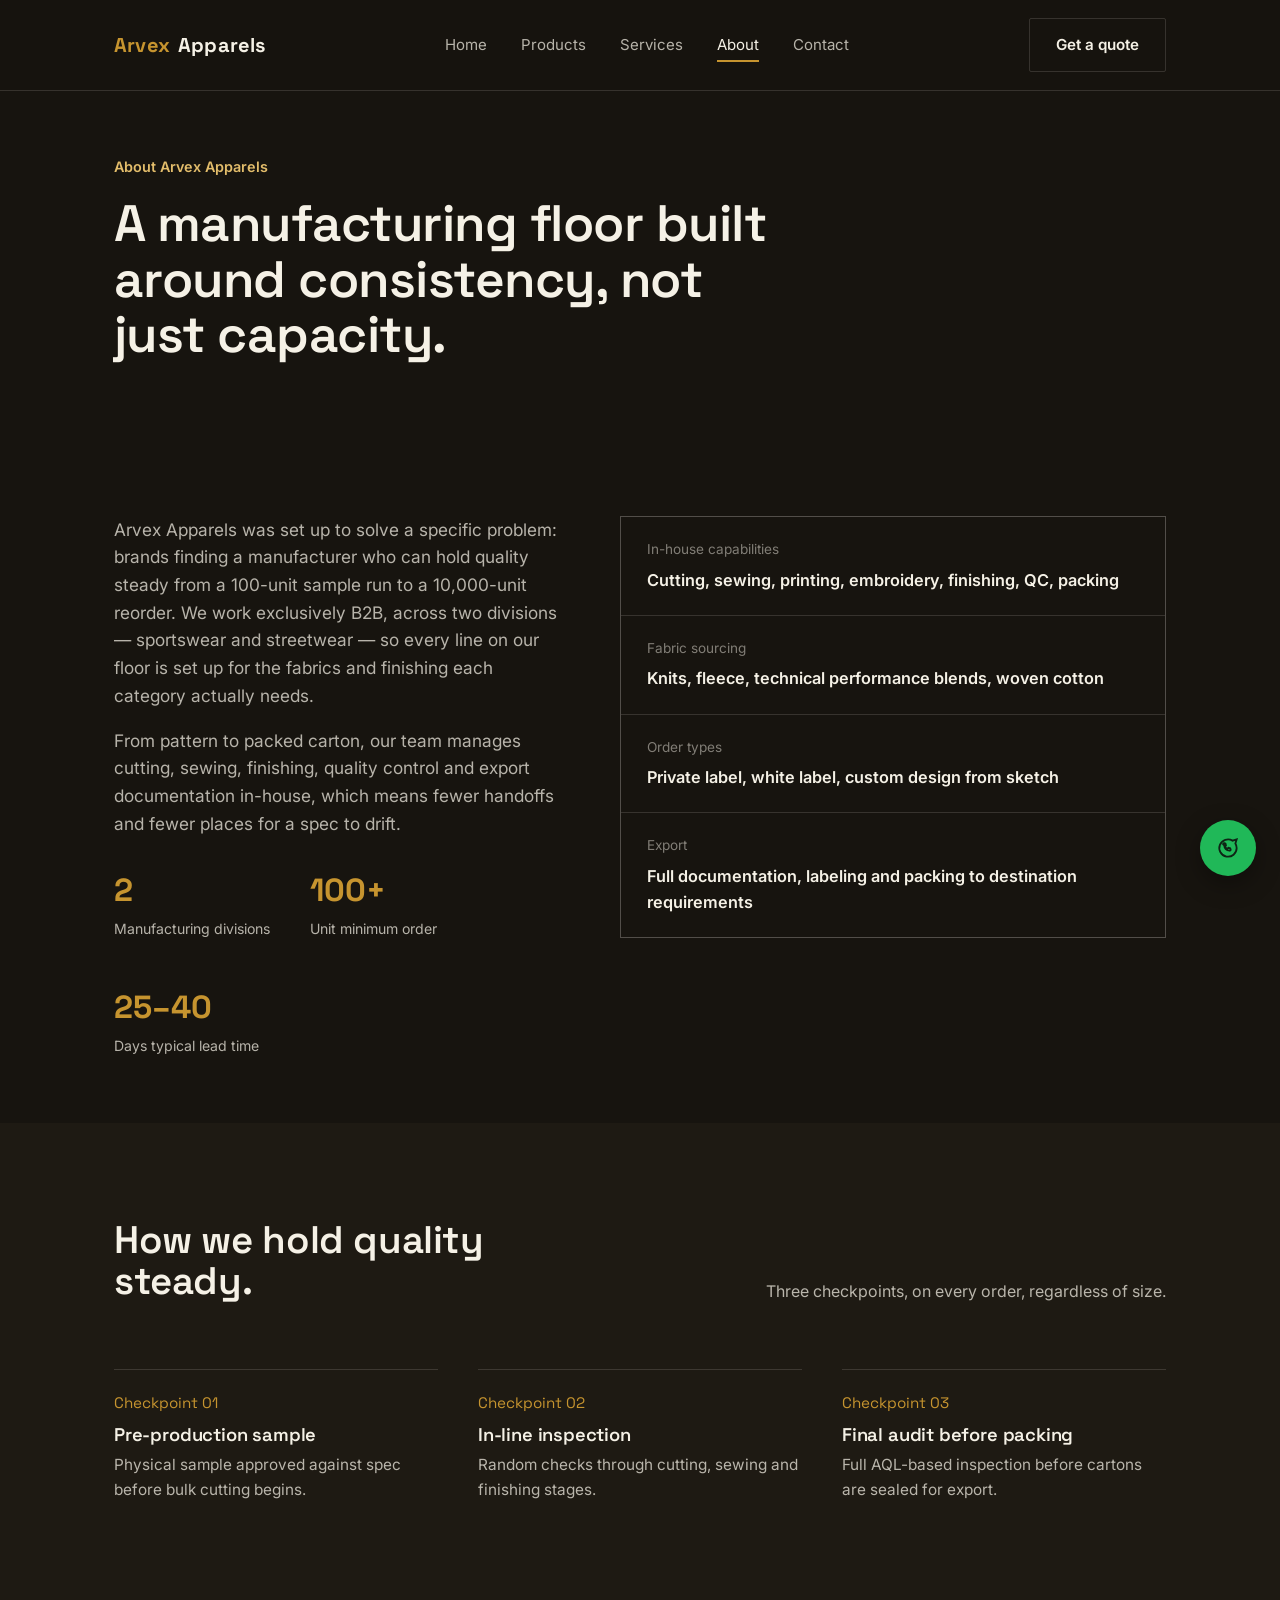
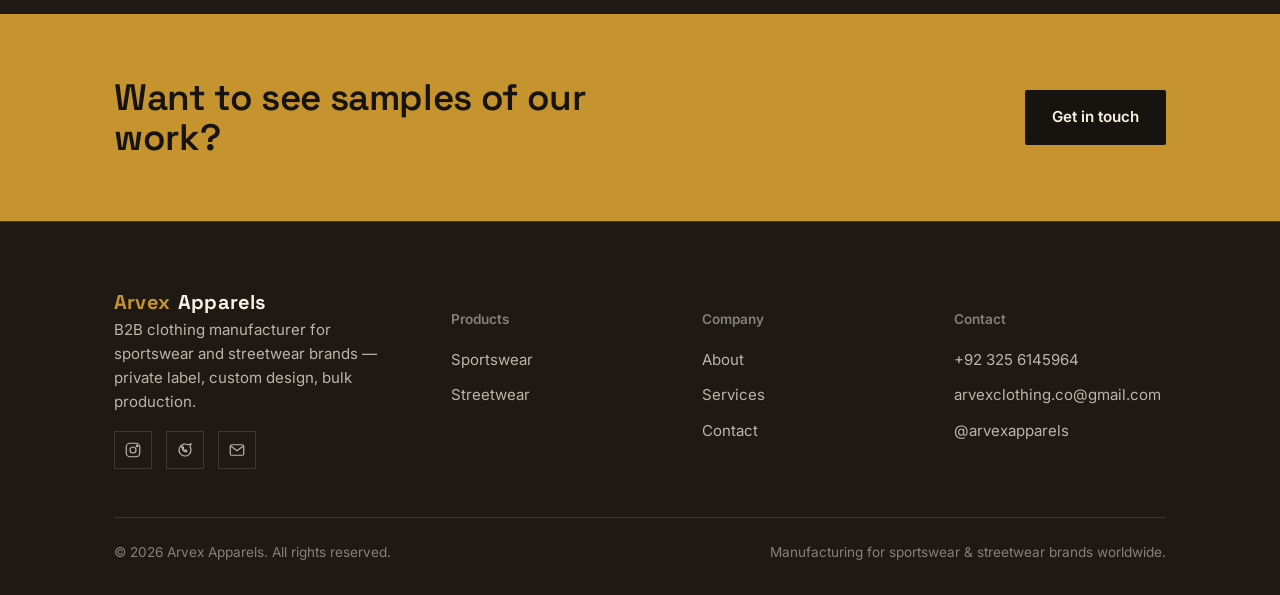
==== about.html @ 2602d22f "Add files via upload" ====
<!DOCTYPE html>
<html lang="en">
<head>
<meta charset="UTF-8">
<meta name="viewport" content="width=device-width, initial-scale=1.0">
<title>About Arvex Apparels — Manufacturing Capabilities</title>
<meta name="description" content="Arvex Apparels manufactures sportswear and streetwear for B2B brands — our story, capabilities, and quality process.">
<link rel="preconnect" href="https://fonts.googleapis.com">
<link href="https://fonts.googleapis.com/css2?family=Space+Grotesk:wght@500;600;700&family=Inter:wght@400;500;600;700&display=swap" rel="stylesheet">
<link rel="stylesheet" href="style.css">
</head>
<body>

<header class="site-header">
  <nav class="nav">
    <a href="index.html" class="logo"><span class="mark">Arvex</span> Apparels</a>
    <button class="nav-toggle" aria-label="Toggle menu" aria-expanded="false">☰</button>
    <ul class="nav-links">
      <li><a href="index.html">Home</a></li>
      <li class="has-dropdown">
        <a href="#">Products</a>
        <div class="dropdown">
          <a href="sportswear.html">Sportswear</a>
          <a href="streetwear.html">Streetwear</a>
        </div>
      </li>
      <li><a href="services.html">Services</a></li>
      <li><a href="about.html" class="active">About</a></li>
      <li><a href="contact.html">Contact</a></li>
    </ul>
    <div class="nav-cta">
      <a href="contact.html" class="btn btn-ghost">Get a quote</a>
    </div>
  </nav>
</header>

<main>

  <section class="section-tight">
    <div class="container">
      <div class="hero-eyebrow">About Arvex Apparels</div>
      <h1 style="max-width:20ch; font-size:clamp(2rem,4.4vw,3.2rem);">A manufacturing floor built around consistency, not just capacity.</h1>
    </div>
  </section>

  <section class="section-tight">
    <div class="container about-grid">
      <div>
        <p style="color:var(--text-mid); font-size:1.08rem;">Arvex Apparels was set up to solve a specific problem: brands finding a manufacturer who can hold quality steady from a 100-unit sample run to a 10,000-unit reorder. We work exclusively B2B, across two divisions — sportswear and streetwear — so every line on our floor is set up for the fabrics and finishing each category actually needs.</p>
        <p style="color:var(--text-mid); font-size:1.08rem;">From pattern to packed carton, our team manages cutting, sewing, finishing, quality control and export documentation in-house, which means fewer handoffs and fewer places for a spec to drift.</p>
        <div class="stat-row">
          <div class="stat"><b>2</b><span>Manufacturing divisions</span></div>
          <div class="stat"><b>100+</b><span>Unit minimum order</span></div>
          <div class="stat"><b>25–40</b><span>Days typical lead time</span></div>
        </div>
      </div>
      <div>
        <div class="spec-list" style="grid-template-columns:1fr;">
          <div><dt>In-house capabilities</dt><dd>Cutting, sewing, printing, embroidery, finishing, QC, packing</dd></div>
          <div><dt>Fabric sourcing</dt><dd>Knits, fleece, technical performance blends, woven cotton</dd></div>
          <div><dt>Order types</dt><dd>Private label, white label, custom design from sketch</dd></div>
          <div><dt>Export</dt><dd>Full documentation, labeling and packing to destination requirements</dd></div>
        </div>
      </div>
    </div>
  </section>

  <section class="on-panel">
    <div class="container">
      <div class="section-head">
        <h2>How we hold quality steady.</h2>
        <p class="desc">Three checkpoints, on every order, regardless of size.</p>
      </div>
      <div class="why-grid">
        <div class="why-item">
          <span class="num">Checkpoint 01</span>
          <h4>Pre-production sample</h4>
          <p>Physical sample approved against spec before bulk cutting begins.</p>
        </div>
        <div class="why-item">
          <span class="num">Checkpoint 02</span>
          <h4>In-line inspection</h4>
          <p>Random checks through cutting, sewing and finishing stages.</p>
        </div>
        <div class="why-item">
          <span class="num">Checkpoint 03</span>
          <h4>Final audit before packing</h4>
          <p>Full AQL-based inspection before cartons are sealed for export.</p>
        </div>
      </div>
    </div>
  </section>

  <section class="cta-banner">
    <div class="container">
      <h2>Want to see samples of our work?</h2>
      <a href="contact.html" class="btn btn-primary">Get in touch</a>
    </div>
  </section>

</main>

<footer class="site-footer">
  <div class="container">
    <div class="footer-grid">
      <div class="footer-about">
        <div class="logo"><span class="mark">Arvex</span> Apparels</div>
        <p>B2B clothing manufacturer for sportswear and streetwear brands — private label, custom design, bulk production.</p>
        <div class="social-row">
          <a href="https://instagram.com/arvexapparels" target="_blank" rel="noopener" aria-label="Instagram">
            <svg width="18" height="18" viewBox="0 0 24 24" fill="none" stroke="currentColor" stroke-width="1.6"><rect x="3" y="3" width="18" height="18" rx="5"/><circle cx="12" cy="12" r="4"/><circle cx="17.5" cy="6.5" r="1"/></svg>
          </a>
          <a href="https://wa.me/923256145964" target="_blank" rel="noopener" aria-label="WhatsApp">
            <svg width="18" height="18" viewBox="0 0 24 24" fill="none" stroke="currentColor" stroke-width="1.6"><path d="M20 12a8 8 0 1 1-3.8-6.8L20 4l-1.2 3.9A8 8 0 0 1 20 12Z"/><path d="M8.5 9.5c.3 2.7 2.3 4.7 5 5 .8.1 1.1-.6.9-1.2l-.4-1-1.6-.4-1 1c-1-.5-1.8-1.3-2.3-2.3l1-1-.4-1.6-1-.4c-.6-.2-1.3.1-1.2.9Z"/></svg>
          </a>
          <a href="mailto:arvexclothing.co@gmail.com" aria-label="Email">
            <svg width="18" height="18" viewBox="0 0 24 24" fill="none" stroke="currentColor" stroke-width="1.6"><rect x="3" y="5" width="18" height="14" rx="2"/><path d="m4 7 8 6 8-6"/></svg>
          </a>
        </div>
      </div>
      <div>
        <h5>Products</h5>
        <ul>
          <li><a href="sportswear.html">Sportswear</a></li>
          <li><a href="streetwear.html">Streetwear</a></li>
        </ul>
      </div>
      <div>
        <h5>Company</h5>
        <ul>
          <li><a href="about.html">About</a></li>
          <li><a href="services.html">Services</a></li>
          <li><a href="contact.html">Contact</a></li>
        </ul>
      </div>
      <div>
        <h5>Contact</h5>
        <ul>
          <li><a href="https://wa.me/923256145964" target="_blank" rel="noopener">+92 325 6145964</a></li>
          <li><a href="mailto:arvexclothing.co@gmail.com">arvexclothing.co@gmail.com</a></li>
          <li><a href="https://instagram.com/arvexapparels" target="_blank" rel="noopener">@arvexapparels</a></li>
        </ul>
      </div>
    </div>
    <div class="footer-bottom">
      <span>© <span id="year"></span> Arvex Apparels. All rights reserved.</span>
      <span>Manufacturing for sportswear &amp; streetwear brands worldwide.</span>
    </div>
  </div>
</footer>

<a class="wa-float" href="https://wa.me/923256145964" target="_blank" rel="noopener" aria-label="Chat on WhatsApp">
  <span class="wa-icon">
    <svg width="26" height="26" viewBox="0 0 24 24" fill="none" stroke="#0e2415" stroke-width="1.7"><path d="M20 12a8 8 0 1 1-3.8-6.8L20 4l-1.2 3.9A8 8 0 0 1 20 12Z"/><path d="M8.5 9.5c.3 2.7 2.3 4.7 5 5 .8.1 1.1-.6.9-1.2l-.4-1-1.6-.4-1 1c-1-.5-1.8-1.3-2.3-2.3l1-1-.4-1.6-1-.4c-.6-.2-1.3.1-1.2.9Z"/></svg>
  </span>
  <span class="wa-label">Chat with us</span>
</a>

<script src="script.js"></script>
</body>
</html>
---- style.css ----
/* =========================================================
   ARVEX APPARELS — shared stylesheet
   Design system: warm ink + brass hardware accent.
   Grounded in garment manufacturing materials — canvas,
   raw leather tags, brass rivets/zip pulls — rather than a
   generic dark theme. Sportswear and streetwear each get a
   secondary "thread" accent used only on their own pages.
   ========================================================= */

:root{
  --ink:        #17140F;
  --ink-panel:  #1E1A13;
  --ink-panel-2:#241F16;
  --paper:      #F5F1E6;
  --paper-dim:  #EAE2CD;
  --brass:      #C6942F;
  --brass-soft: #E3BD6B;
  --cream:      #F5F1E6;
  --line-dark:  rgba(245,241,230,0.14);
  --line-light: rgba(23,20,15,0.14);
  --text-hi:    #F5F1E6;
  --text-mid:   rgba(245,241,230,0.72);
  --text-low:   rgba(245,241,230,0.48);
  --text-ink-hi:#17140F;
  --text-ink-mid:rgba(23,20,15,0.66);

  --thread-sport:  #C1432B; /* sportswear accent */
  --thread-street: #4A6B7A; /* streetwear accent */

  --font-display: 'Space Grotesk', 'Arial Narrow', sans-serif;
  --font-body: 'Inter', -apple-system, BlinkMacSystemFont, sans-serif;

  --max: 1180px;
  --gutter: clamp(20px, 5vw, 64px);
  --radius: 2px;

  /* generated fabric-like textures, standing in for photography
     until real product/factory photos are dropped in (see README) */
  --sport-tex: radial-gradient(circle at 18% 20%, rgba(193,67,43,0.55), transparent 45%),
               radial-gradient(circle at 82% 76%, rgba(193,67,43,0.35), transparent 50%),
               repeating-linear-gradient(115deg, rgba(245,241,230,0.05) 0 2px, transparent 2px 26px),
               linear-gradient(160deg, #241611 0%, #17140F 60%);
  --street-tex: radial-gradient(circle at 80% 15%, rgba(74,107,122,0.5), transparent 45%),
               radial-gradient(circle at 15% 80%, rgba(74,107,122,0.3), transparent 50%),
               repeating-linear-gradient(20deg, rgba(245,241,230,0.045) 0 2px, transparent 2px 22px),
               linear-gradient(160deg, #191c1c 0%, #17140F 60%);
  --tex-1: conic-gradient(from 140deg at 30% 20%, #2a2117, #17140F 40%, #241611 80%);
  --tex-2: conic-gradient(from 40deg at 70% 30%, #1c2224, #17140F 40%, #1e2426 80%);
  --tex-3: linear-gradient(135deg, #26201a, #17140F 60%, #2c1d16 100%);
  --tex-4: linear-gradient(135deg, #1a2226, #17140F 60%, #202b2e 100%);
}

*{box-sizing:border-box;}
html{scroll-behavior:smooth;}
body{
  margin:0;
  background:var(--ink);
  color:var(--text-hi);
  font-family:var(--font-body);
  font-size:16px;
  line-height:1.6;
  -webkit-font-smoothing:antialiased;
}
img{max-width:100%;display:block;}
a{color:inherit;text-decoration:none;}
ul{margin:0;padding:0;list-style:none;}
h1,h2,h3,h4{
  font-family:var(--font-display);
  font-weight:600;
  line-height:1.08;
  margin:0 0 0.5em;
  letter-spacing:-0.01em;
}
p{margin:0 0 1em;}
.container{
  max-width:var(--max);
  margin:0 auto;
  padding:0 var(--gutter);
}
:focus-visible{
  outline:2px solid var(--brass-soft);
  outline-offset:3px;
}
@media (prefers-reduced-motion: reduce){
  *{animation-duration:0.001ms !important; transition-duration:0.001ms !important;}
}

/* ---------- buttons ---------- */
.btn{
  display:inline-flex;
  align-items:center;
  gap:10px;
  padding:14px 26px;
  font-family:var(--font-body);
  font-weight:600;
  font-size:0.95rem;
  border-radius:var(--radius);
  border:1px solid transparent;
  cursor:pointer;
  transition:background .25s ease, color .25s ease, border-color .25s ease, transform .2s ease;
}
.btn-primary{
  background:var(--brass);
  color:var(--ink);
}
.btn-primary:hover{background:var(--brass-soft); transform:translateY(-1px);}
.btn-ghost{
  background:transparent;
  color:var(--text-hi);
  border-color:var(--line-dark);
}
.btn-ghost:hover{border-color:var(--brass-soft); color:var(--brass-soft);}
.btn-ghost.on-light{color:var(--text-ink-hi); border-color:var(--line-light);}
.btn-ghost.on-light:hover{border-color:var(--brass); color:#8a6414;}

/* ---------- header / nav ---------- */
.site-header{
  position:sticky;
  top:0;
  z-index:100;
  background:rgba(23,20,15,0.92);
  backdrop-filter:blur(10px);
  border-bottom:1px solid var(--line-dark);
}
.nav{
  display:flex;
  align-items:center;
  justify-content:space-between;
  padding:18px var(--gutter);
  max-width:var(--max);
  margin:0 auto;
}
.logo{
  font-family:var(--font-display);
  font-weight:700;
  font-size:1.25rem;
  letter-spacing:0.01em;
  display:flex;
  align-items:baseline;
  gap:8px;
}
.logo .mark{color:var(--brass);}
.nav-links{
  display:flex;
  align-items:center;
  gap:34px;
}
.nav-links a{
  font-size:0.94rem;
  color:var(--text-mid);
  transition:color .2s ease;
  position:relative;
  padding:6px 0;
}
.nav-links a:hover,
.nav-links a.active{color:var(--text-hi);}
.nav-links a.active::after{
  content:"";
  position:absolute;
  left:0; right:0; bottom:-2px;
  height:2px;
  background:var(--brass);
}
.has-dropdown{position:relative;}
.dropdown{
  position:absolute;
  top:calc(100% + 16px);
  left:50%;
  transform:translateX(-50%) translateY(-6px);
  background:var(--ink-panel);
  border:1px solid var(--line-dark);
  min-width:200px;
  padding:8px;
  opacity:0;
  pointer-events:none;
  transition:opacity .2s ease, transform .2s ease;
}
.has-dropdown:hover .dropdown,
.has-dropdown:focus-within .dropdown{
  opacity:1;
  pointer-events:auto;
  transform:translateX(-50%) translateY(0);
}
.dropdown a{
  display:block;
  padding:10px 12px;
  font-size:0.92rem;
  border-radius:var(--radius);
}
.dropdown a:hover{background:var(--ink-panel-2); color:var(--brass-soft);}
.nav-cta{display:flex; align-items:center; gap:14px;}
.nav-toggle{
  display:none;
  background:none;
  border:1px solid var(--line-dark);
  color:var(--text-hi);
  width:42px; height:42px;
  align-items:center;
  justify-content:center;
  cursor:pointer;
}

@media (max-width: 860px){
  .nav-toggle{display:flex;}
  .nav-links{
    position:fixed;
    top:69px; left:0; right:0;
    background:var(--ink);
    border-bottom:1px solid var(--line-dark);
    flex-direction:column;
    align-items:flex-start;
    gap:0;
    padding:8px var(--gutter) 20px;
    transform:translateY(-8px);
    opacity:0;
    pointer-events:none;
    transition:opacity .2s ease, transform .2s ease;
  }
  .nav-links.open{opacity:1; pointer-events:auto; transform:translateY(0);}
  .nav-links a{width:100%; padding:12px 0; border-bottom:1px solid var(--line-dark);}
  .dropdown{position:static; transform:none; opacity:1; pointer-events:auto; display:none; border:none; background:transparent; padding:0 0 0 14px; min-width:0;}
  .has-dropdown.open .dropdown{display:block;}
  .nav-cta .btn-ghost{display:none;}
}

/* ---------- hero ---------- */
.hero{
  position:relative;
  min-height:88vh;
  display:flex;
  align-items:center;
  overflow:hidden;
  border-bottom:1px solid var(--line-dark);
}
.hero-grid{
  display:grid;
  grid-template-columns:1.1fr 0.9fr;
  gap:40px;
  align-items:center;
  width:100%;
}
.hero-eyebrow{
  color:var(--brass-soft);
  font-size:0.9rem;
  font-weight:600;
  margin-bottom:18px;
}
.hero h1{
  font-size:clamp(2.4rem, 5.4vw, 4.4rem);
  max-width:14ch;
}
.hero p.lead{
  color:var(--text-mid);
  font-size:1.15rem;
  max-width:46ch;
  margin-bottom:28px;
}
.hero-actions{display:flex; gap:16px; flex-wrap:wrap;}
.stitch{
  width:100%;
  height:auto;
  opacity:0.9;
}
.stitch path{
  stroke-dasharray:6 8;
}
@media (max-width:900px){
  .hero-grid{grid-template-columns:1fr; text-align:left;}
  .hero{min-height:auto; padding:80px 0 56px;}
}

/* ---------- section basics ---------- */
section{padding:96px 0;}
.section-tight{padding:64px 0;}
.on-panel{background:var(--ink-panel);}
.on-light{background:var(--paper); color:var(--text-ink-hi);}
.on-light .text-mid{color:var(--text-ink-mid);}
.section-head{
  display:flex;
  justify-content:space-between;
  align-items:flex-end;
  gap:24px;
  margin-bottom:48px;
  flex-wrap:wrap;
}
.section-head h2{font-size:clamp(1.8rem, 3vw, 2.6rem); max-width:16ch;}
.section-head .desc{max-width:40ch; color:var(--text-mid);}
.on-light .section-head .desc{color:var(--text-ink-mid);}

/* ---------- category split (home) ---------- */
.category-split{
  display:grid;
  grid-template-columns:1fr 1fr;
  gap:1px;
  background:var(--line-dark);
  border:1px solid var(--line-dark);
}
.category-card{
  position:relative;
  background:var(--ink);
  min-height:460px;
  padding:44px;
  display:flex;
  flex-direction:column;
  justify-content:flex-end;
  overflow:hidden;
  isolation:isolate;
}
.category-card::before{
  content:"";
  position:absolute; inset:0;
  z-index:-1;
  background-size:cover;
  background-position:center;
  transition:transform .6s ease;
  opacity:0.55;
}
.category-card.sport::before{background:var(--sport-tex);}
.category-card.street::before{background:var(--street-tex);}
.category-card::after{
  content:"";
  position:absolute; inset:0;
  z-index:-1;
  background:linear-gradient(0deg, rgba(23,20,15,0.94) 10%, rgba(23,20,15,0.35) 75%);
}
.category-card:hover::before{transform:scale(1.06);}
.category-card .tag{
  font-size:0.85rem;
  color:var(--brass-soft);
  margin-bottom:10px;
  font-weight:600;
}
.category-card h3{font-size:clamp(1.6rem,3vw,2.2rem); margin-bottom:10px;}
.category-card p{color:var(--text-mid); max-width:34ch; margin-bottom:20px;}
.category-card .go{
  display:inline-flex; align-items:center; gap:10px;
  font-weight:600; color:var(--text-hi);
}
.category-card .go .arrow{
  width:26px; height:1px; background:var(--brass-soft);
  position:relative;
  transition:width .3s ease;
}
.category-card:hover .go .arrow{width:42px;}
@media (max-width:760px){
  .category-split{grid-template-columns:1fr;}
}

/* ---------- why us ---------- */
.why-grid{
  display:grid;
  grid-template-columns:repeat(3, 1fr);
  gap:40px;
}
.why-item{border-top:1px solid var(--line-dark); padding-top:20px;}
.why-item .num{color:var(--brass); font-family:var(--font-display); font-size:0.95rem;}
.why-item h4{font-size:1.15rem; margin:10px 0 8px;}
.why-item p{color:var(--text-mid); font-size:0.96rem;}
@media (max-width:760px){.why-grid{grid-template-columns:1fr;}}

/* ---------- testimonial strip ---------- */
.t-strip{
  display:grid;
  grid-template-columns:repeat(3,1fr);
  gap:1px;
  background:var(--line-light);
  border:1px solid var(--line-light);
}
.t-item{background:var(--paper); padding:34px;}
.t-item p{font-size:1.02rem; color:var(--text-ink-hi);}
.t-item .who{font-size:0.88rem; color:var(--text-ink-mid); font-weight:600;}
@media (max-width:820px){.t-strip{grid-template-columns:1fr;}}

/* ---------- CTA banner ---------- */
.cta-banner{
  background:var(--brass);
  color:var(--ink);
  padding:64px 0;
}
.cta-banner .container{
  display:flex;
  justify-content:space-between;
  align-items:center;
  gap:24px;
  flex-wrap:wrap;
}
.cta-banner h2{font-size:clamp(1.6rem,3vw,2.3rem); margin:0; max-width:20ch;}
.cta-banner .btn-primary{background:var(--ink); color:var(--cream);}
.cta-banner .btn-primary:hover{background:#000;}

/* ---------- product gallery (sportswear/streetwear) ---------- */
.gallery{
  display:grid;
  grid-template-columns:repeat(3, 1fr);
  gap:24px;
}
.gallery-item{
  position:relative;
  aspect-ratio:4/5;
  overflow:hidden;
  border:1px solid var(--line-dark);
}
.gallery-item .tile{
  position:absolute; inset:0;
  background-size:cover;
  background-position:center;
  transition:transform .5s ease;
}
.gallery-item .tile.t1{background:var(--tex-1);}
.gallery-item .tile.t2{background:var(--tex-2);}
.gallery-item .tile.t3{background:var(--tex-3);}
.gallery-item .tile.t4{background:var(--tex-4);}
.gallery-item .tile.t5{background:var(--sport-tex);}
.gallery-item .tile.t6{background:var(--street-tex);}
.gallery-item:hover .tile{transform:scale(1.08);}
.gallery-item .overlay{
  position:absolute; inset:0;
  background:linear-gradient(0deg, rgba(23,20,15,0.9) 0%, rgba(23,20,15,0.05) 55%);
  display:flex;
  flex-direction:column;
  justify-content:flex-end;
  padding:22px;
  opacity:0.92;
  transition:opacity .3s ease;
}
.gallery-item .overlay h4{font-size:1.05rem; margin-bottom:4px;}
.gallery-item .overlay span{font-size:0.85rem; color:var(--text-mid);}
@media (max-width:900px){.gallery{grid-template-columns:repeat(2,1fr);}}
@media (max-width:560px){.gallery{grid-template-columns:1fr;}}

/* category page banner */
.page-banner{
  position:relative;
  min-height:52vh;
  display:flex;
  align-items:flex-end;
  border-bottom:1px solid var(--line-dark);
  padding-bottom:56px;
  isolation:isolate;
}
.page-banner::before{
  content:"";
  position:absolute; inset:0; z-index:-2;
  background-size:cover; background-position:center;
}
.page-banner::after{
  content:"";
  position:absolute; inset:0; z-index:-1;
  background:linear-gradient(0deg, rgba(23,20,15,0.96) 10%, rgba(23,20,15,0.25) 80%);
}
.page-banner.sport::before{background:var(--sport-tex);}
.page-banner.street::before{background:var(--street-tex);}
.page-banner .eyebrow{color:var(--brass-soft); font-weight:600; margin-bottom:10px;}
.page-banner h1{font-size:clamp(2.2rem,5vw,3.6rem); max-width:16ch;}
.page-banner p{max-width:48ch; color:var(--text-mid);}

/* spec list */
.spec-list{display:grid; grid-template-columns:repeat(2,1fr); gap:1px; background:var(--line-dark); border:1px solid var(--line-dark);}
.spec-list div{background:var(--ink); padding:22px 26px;}
.spec-list dt{font-size:0.85rem; color:var(--text-low); margin-bottom:6px;}
.spec-list dd{margin:0; font-weight:600; font-size:1.02rem;}
@media (max-width:640px){.spec-list{grid-template-columns:1fr;}}

/* ---------- process steps ---------- */
.steps{display:grid; grid-template-columns:repeat(5,1fr); gap:1px; background:var(--line-dark); border:1px solid var(--line-dark);}
.step{background:var(--ink); padding:28px 22px;}
.step .n{font-family:var(--font-display); color:var(--brass); font-size:1.6rem; display:block; margin-bottom:14px;}
.step h4{font-size:1.02rem; margin-bottom:8px;}
.step p{font-size:0.9rem; color:var(--text-mid); margin:0;}
@media (max-width:980px){.steps{grid-template-columns:repeat(2,1fr);}}
@media (max-width:560px){.steps{grid-template-columns:1fr;}}

/* about page */
.about-grid{display:grid; grid-template-columns:0.9fr 1.1fr; gap:60px; align-items:start;}
.stat-row{display:flex; gap:40px; margin-top:28px; flex-wrap:wrap;}
.stat b{font-family:var(--font-display); font-size:2rem; display:block; color:var(--brass);}
.stat span{font-size:0.88rem; color:var(--text-mid);}
@media (max-width:860px){.about-grid{grid-template-columns:1fr;}}

/* contact page */
.contact-grid{display:grid; grid-template-columns:1fr 1fr; gap:60px;}
.field{margin-bottom:20px;}
.field label{display:block; font-size:0.88rem; margin-bottom:8px; color:var(--text-mid);}
.field input,.field select,.field textarea{
  width:100%;
  background:var(--ink-panel);
  border:1px solid var(--line-dark);
  color:var(--text-hi);
  padding:13px 14px;
  font-family:var(--font-body);
  font-size:0.96rem;
  border-radius:var(--radius);
}
.field input:focus,.field select:focus,.field textarea:focus{
  outline:none;
  border-color:var(--brass-soft);
}
.field textarea{resize:vertical; min-height:120px;}
.form-note{font-size:0.84rem; color:var(--text-low); margin-top:8px;}
.contact-card{border:1px solid var(--line-dark); padding:30px; margin-bottom:20px;}
.contact-card h4{font-size:0.9rem; color:var(--text-low); margin-bottom:10px; font-weight:600;}
.contact-card a, .contact-card p{font-size:1.08rem; font-weight:600;}
.contact-card a:hover{color:var(--brass-soft);}
.form-status{margin-top:16px; font-size:0.92rem; display:none;}
.form-status.show{display:block;}

/* ---------- footer ---------- */
.site-footer{background:var(--ink-panel); border-top:1px solid var(--line-dark); padding:64px 0 32px;}
.footer-grid{display:grid; grid-template-columns:1.4fr 1fr 1fr 1fr; gap:40px; margin-bottom:48px;}
.footer-grid h5{font-size:0.85rem; color:var(--text-low); margin-bottom:16px; font-weight:600;}
.footer-grid li{margin-bottom:10px;}
.footer-grid a{color:var(--text-mid); font-size:0.94rem;}
.footer-grid a:hover{color:var(--brass-soft);}
.footer-about p{color:var(--text-mid); max-width:32ch; font-size:0.94rem;}
.social-row{display:flex; gap:14px; margin-top:16px;}
.social-row a{
  width:38px; height:38px;
  border:1px solid var(--line-dark);
  display:flex; align-items:center; justify-content:center;
  transition:border-color .2s ease, color .2s ease;
}
.social-row a:hover{border-color:var(--brass-soft); color:var(--brass-soft);}
.footer-bottom{
  border-top:1px solid var(--line-dark);
  padding-top:24px;
  display:flex; justify-content:space-between; flex-wrap:wrap; gap:12px;
  font-size:0.85rem; color:var(--text-low);
}
@media (max-width:860px){.footer-grid{grid-template-columns:1fr 1fr;}}
@media (max-width:520px){.footer-grid{grid-template-columns:1fr;}}

/* ---------- WhatsApp floating button ---------- */
.wa-float{
  position:fixed;
  right:24px;
  bottom:24px;
  z-index:200;
  display:flex;
  align-items:center;
  background:#20B858;
  color:#0e2415;
  border-radius:999px;
  box-shadow:0 8px 24px rgba(0,0,0,0.35);
  overflow:hidden;
  transition:transform .25s ease, box-shadow .25s ease;
}
.wa-float:hover{transform:translateY(-3px) scale(1.03); box-shadow:0 12px 30px rgba(0,0,0,0.45);}
.wa-float .wa-icon{
  width:56px; height:56px;
  display:flex; align-items:center; justify-content:center;
  flex:none;
}
.wa-float .wa-label{
  max-width:0;
  opacity:0;
  white-space:nowrap;
  overflow:hidden;
  font-weight:700;
  font-size:0.92rem;
  transition:max-width .3s ease, opacity .25s ease, padding .3s ease;
}
.wa-float:hover .wa-label{max-width:160px; opacity:1; padding-right:18px;}

/* ---------- utility ---------- */
.mt-0{margin-top:0;}
.reveal{opacity:0; transform:translateY(14px); transition:opacity .6s ease, transform .6s ease;}
.reveal.in{opacity:1; transform:none;}
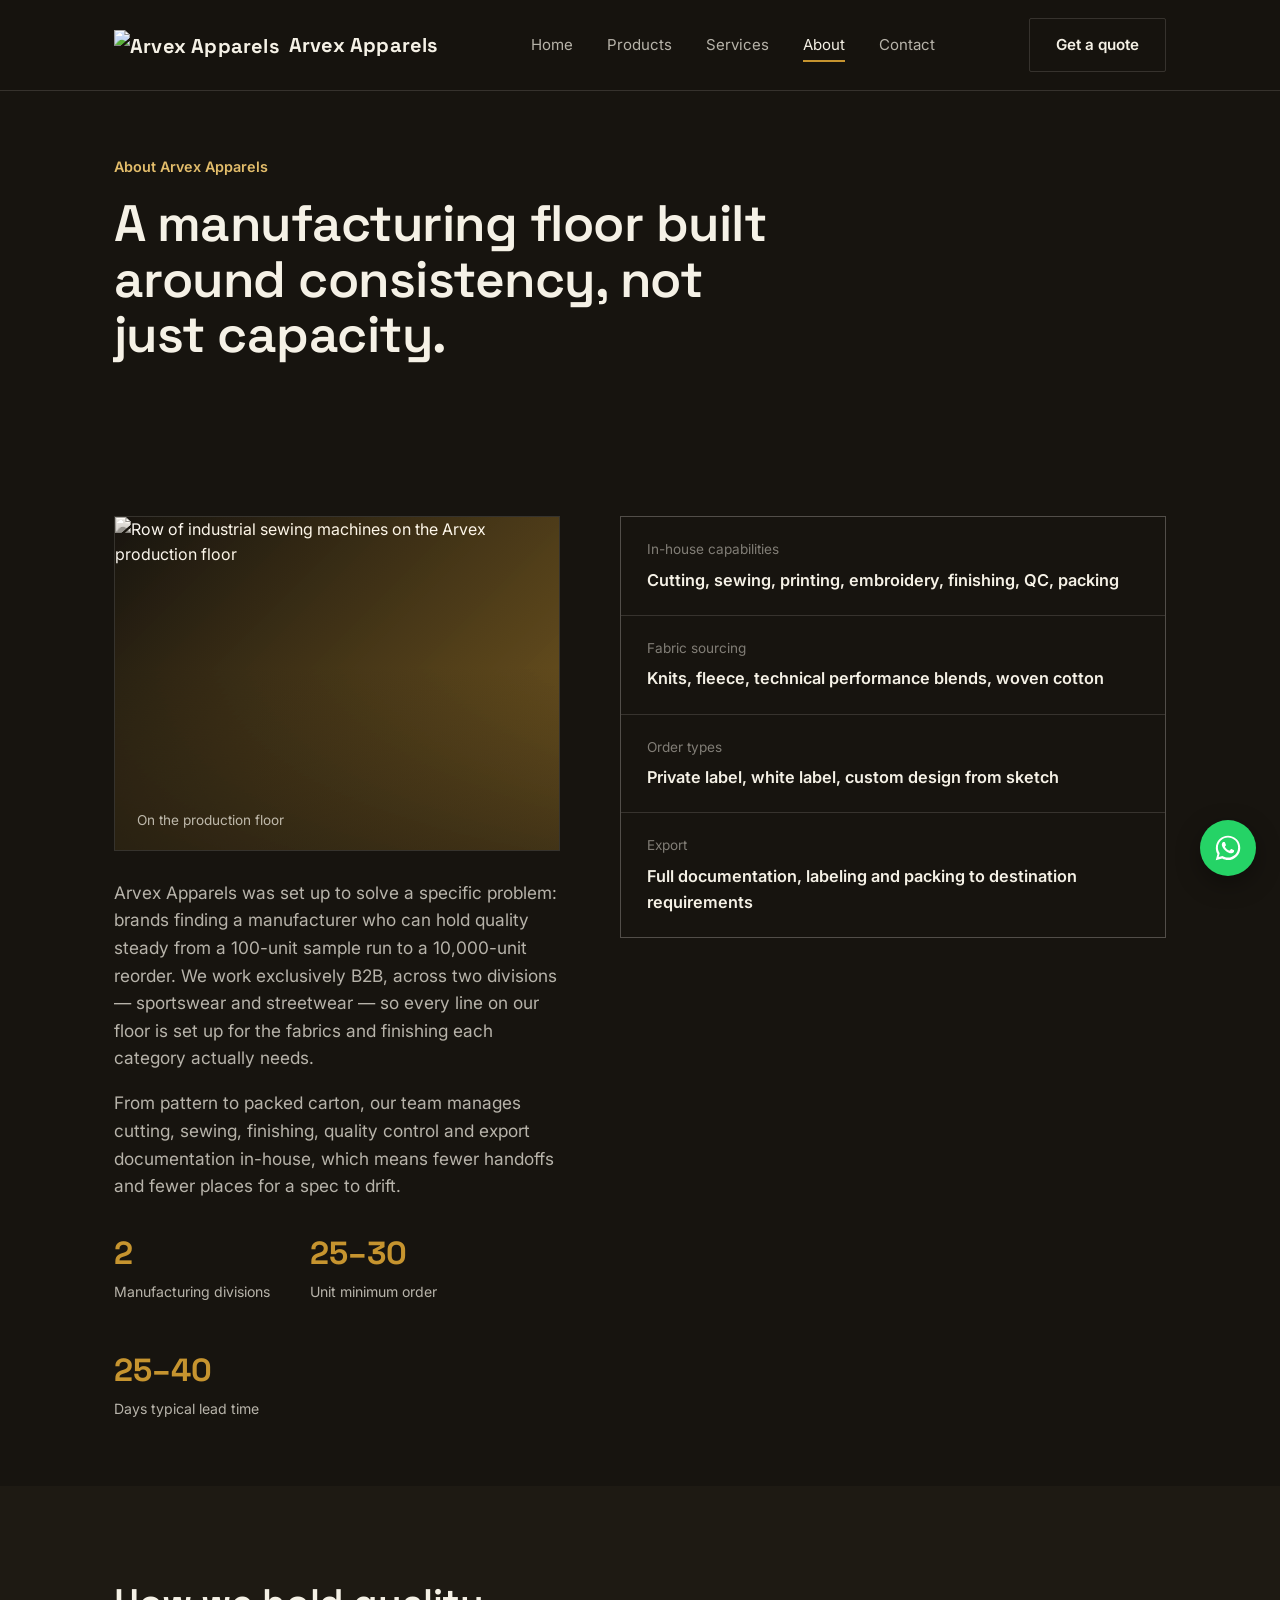
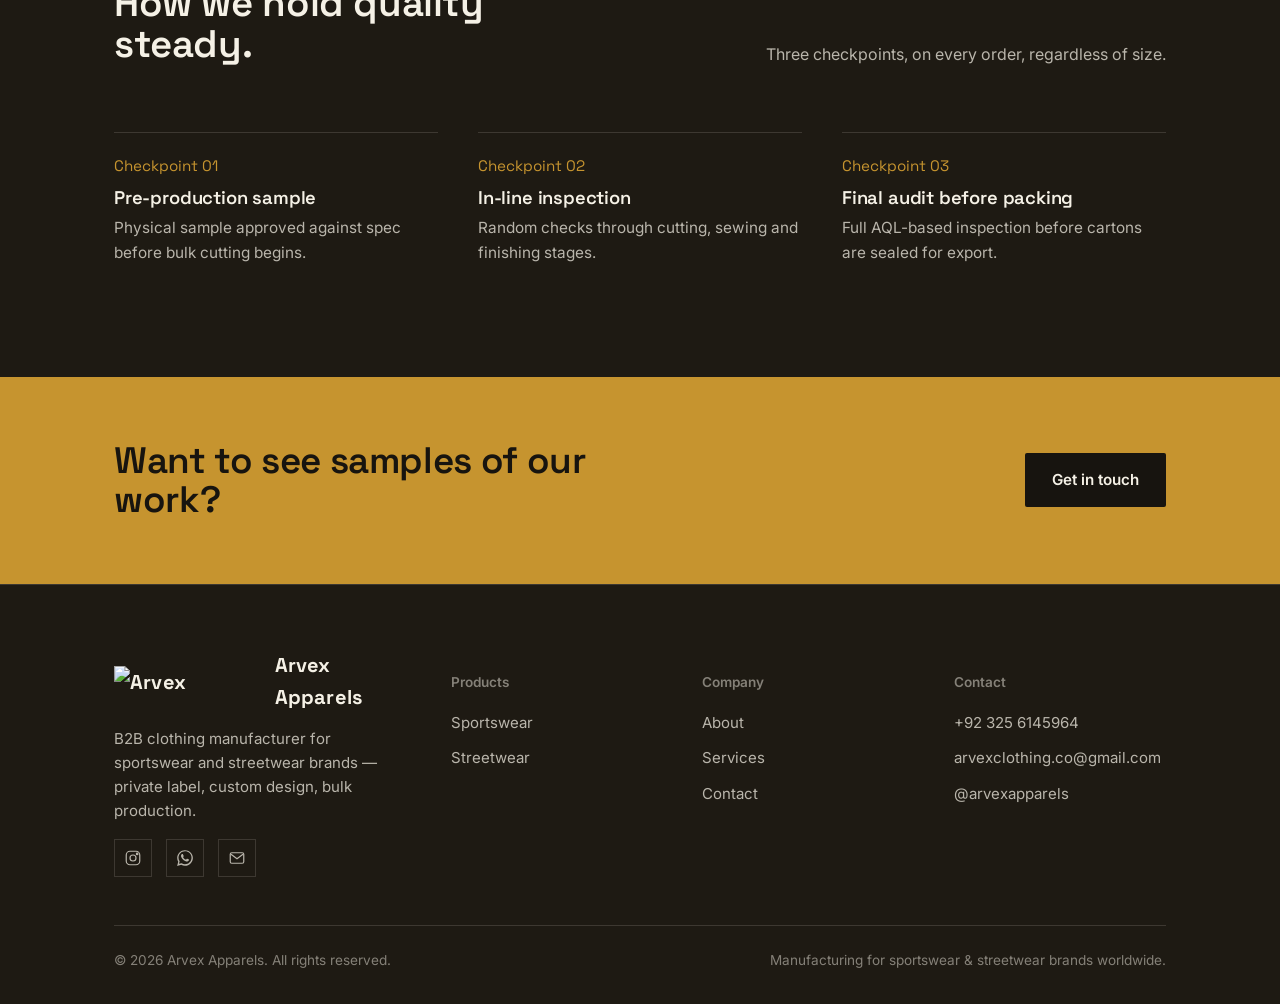
==== commit d7cfc879: "Add files via upload" ====
--- a/about.html
+++ b/about.html
@@ -7,13 +7,14 @@
 <meta name="description" content="Arvex Apparels manufactures sportswear and streetwear for B2B brands — our story, capabilities, and quality process.">
 <link rel="preconnect" href="https://fonts.googleapis.com">
 <link href="https://fonts.googleapis.com/css2?family=Space+Grotesk:wght@500;600;700&family=Inter:wght@400;500;600;700&display=swap" rel="stylesheet">
+<link rel="icon" href="assets/favicon.png" type="image/png">
 <link rel="stylesheet" href="style.css">
 </head>
 <body>
 
 <header class="site-header">
   <nav class="nav">
-    <a href="index.html" class="logo"><span class="mark">Arvex</span> Apparels</a>
+    <a href="index.html" class="logo"><img src="assets/logo-mark.png" alt="Arvex Apparels" class="logo-icon"><span>Arvex Apparels</span></a>
     <button class="nav-toggle" aria-label="Toggle menu" aria-expanded="false">☰</button>
     <ul class="nav-links">
       <li><a href="index.html">Home</a></li>
@@ -46,11 +47,15 @@
   <section class="section-tight">
     <div class="container about-grid">
       <div>
+        <div class="photo-duotone reveal" style="margin-bottom:28px;">
+          <img src="https://images.pexels.com/photos/17710109/pexels-photo-17710109/free-photo-of-sewing-machines.jpeg?w=1260&amp;h=945&amp;dpr=1" alt="Row of industrial sewing machines on the Arvex production floor" loading="lazy">
+          <span class="caption">On the production floor</span>
+        </div>
         <p style="color:var(--text-mid); font-size:1.08rem;">Arvex Apparels was set up to solve a specific problem: brands finding a manufacturer who can hold quality steady from a 100-unit sample run to a 10,000-unit reorder. We work exclusively B2B, across two divisions — sportswear and streetwear — so every line on our floor is set up for the fabrics and finishing each category actually needs.</p>
         <p style="color:var(--text-mid); font-size:1.08rem;">From pattern to packed carton, our team manages cutting, sewing, finishing, quality control and export documentation in-house, which means fewer handoffs and fewer places for a spec to drift.</p>
         <div class="stat-row">
           <div class="stat"><b>2</b><span>Manufacturing divisions</span></div>
-          <div class="stat"><b>100+</b><span>Unit minimum order</span></div>
+          <div class="stat"><b>25–30</b><span>Unit minimum order</span></div>
           <div class="stat"><b>25–40</b><span>Days typical lead time</span></div>
         </div>
       </div>
@@ -104,14 +109,14 @@
   <div class="container">
     <div class="footer-grid">
       <div class="footer-about">
-        <div class="logo"><span class="mark">Arvex</span> Apparels</div>
+        <div class="logo"><img src="assets/logo-mark.png" alt="Arvex Apparels" class="logo-icon"><span>Arvex Apparels</span></div>
         <p>B2B clothing manufacturer for sportswear and streetwear brands — private label, custom design, bulk production.</p>
         <div class="social-row">
           <a href="https://instagram.com/arvexapparels" target="_blank" rel="noopener" aria-label="Instagram">
             <svg width="18" height="18" viewBox="0 0 24 24" fill="none" stroke="currentColor" stroke-width="1.6"><rect x="3" y="3" width="18" height="18" rx="5"/><circle cx="12" cy="12" r="4"/><circle cx="17.5" cy="6.5" r="1"/></svg>
           </a>
           <a href="https://wa.me/923256145964" target="_blank" rel="noopener" aria-label="WhatsApp">
-            <svg width="18" height="18" viewBox="0 0 24 24" fill="none" stroke="currentColor" stroke-width="1.6"><path d="M20 12a8 8 0 1 1-3.8-6.8L20 4l-1.2 3.9A8 8 0 0 1 20 12Z"/><path d="M8.5 9.5c.3 2.7 2.3 4.7 5 5 .8.1 1.1-.6.9-1.2l-.4-1-1.6-.4-1 1c-1-.5-1.8-1.3-2.3-2.3l1-1-.4-1.6-1-.4c-.6-.2-1.3.1-1.2.9Z"/></svg>
+            <svg width="18" height="18" viewBox="0 0 448 512" fill="currentColor"><path d="M380.9 97.1C339 55.1 283.2 32 223.9 32c-122.4 0-222 99.6-222 222 0 39.1 10.2 77.3 29.6 111L0 480l117.7-30.9c32.4 17.7 68.9 27 106.1 27h.1c122.3 0 224.1-99.6 224.1-222 0-59.3-23.1-115.1-65.1-157.1zM223.9 431.7h-.1c-33.2 0-65.7-8.9-94-25.7l-6.7-4-69.8 18.3L72 351.6l-4.4-7c-18.5-29.4-28.3-63.3-28.3-98.2 0-101.7 82.8-184.5 184.6-184.5 49.3 0 95.6 19.2 130.4 54.1 34.9 34.9 55.1 81.2 55 130.5 0 101.8-84.9 184.6-185.4 184.6zm101.2-138.2c-5.5-2.8-32.8-16.2-37.9-18-5.1-1.9-8.8-2.8-12.5 2.8-3.7 5.6-14.3 18-17.6 21.8-3.2 3.7-6.5 4.2-12 1.4-32.6-16.3-54-29.1-75.5-66-5.7-9.8 5.7-9.1 16.3-30.3 1.8-3.7.9-6.9-.5-9.7-1.4-2.8-12.5-30.1-17.1-41.2-4.5-10.8-9.1-9.3-12.5-9.5-3.2-.2-6.9-.2-10.6-.2-3.7 0-9.7 1.4-14.8 6.9-5.1 5.6-19.4 19-19.4 46.3 0 27.3 19.9 53.7 22.6 57.4 2.8 3.7 39.1 59.7 94.8 83.8 35.2 15.2 49 16.5 66.6 13.9 10.7-1.6 32.8-13.4 37.4-26.4 4.6-13 4.6-24.1 3.2-26.4-1.3-2.5-5-3.9-10.5-6.6z"/></svg>
           </a>
           <a href="mailto:arvexclothing.co@gmail.com" aria-label="Email">
             <svg width="18" height="18" viewBox="0 0 24 24" fill="none" stroke="currentColor" stroke-width="1.6"><rect x="3" y="5" width="18" height="14" rx="2"/><path d="m4 7 8 6 8-6"/></svg>
@@ -151,7 +156,7 @@
 
 <a class="wa-float" href="https://wa.me/923256145964" target="_blank" rel="noopener" aria-label="Chat on WhatsApp">
   <span class="wa-icon">
-    <svg width="26" height="26" viewBox="0 0 24 24" fill="none" stroke="#0e2415" stroke-width="1.7"><path d="M20 12a8 8 0 1 1-3.8-6.8L20 4l-1.2 3.9A8 8 0 0 1 20 12Z"/><path d="M8.5 9.5c.3 2.7 2.3 4.7 5 5 .8.1 1.1-.6.9-1.2l-.4-1-1.6-.4-1 1c-1-.5-1.8-1.3-2.3-2.3l1-1-.4-1.6-1-.4c-.6-.2-1.3.1-1.2.9Z"/></svg>
+    <svg width="28" height="28" viewBox="0 0 448 512" fill="#ffffff"><path d="M380.9 97.1C339 55.1 283.2 32 223.9 32c-122.4 0-222 99.6-222 222 0 39.1 10.2 77.3 29.6 111L0 480l117.7-30.9c32.4 17.7 68.9 27 106.1 27h.1c122.3 0 224.1-99.6 224.1-222 0-59.3-23.1-115.1-65.1-157.1zM223.9 431.7h-.1c-33.2 0-65.7-8.9-94-25.7l-6.7-4-69.8 18.3L72 351.6l-4.4-7c-18.5-29.4-28.3-63.3-28.3-98.2 0-101.7 82.8-184.5 184.6-184.5 49.3 0 95.6 19.2 130.4 54.1 34.9 34.9 55.1 81.2 55 130.5 0 101.8-84.9 184.6-185.4 184.6zm101.2-138.2c-5.5-2.8-32.8-16.2-37.9-18-5.1-1.9-8.8-2.8-12.5 2.8-3.7 5.6-14.3 18-17.6 21.8-3.2 3.7-6.5 4.2-12 1.4-32.6-16.3-54-29.1-75.5-66-5.7-9.8 5.7-9.1 16.3-30.3 1.8-3.7.9-6.9-.5-9.7-1.4-2.8-12.5-30.1-17.1-41.2-4.5-10.8-9.1-9.3-12.5-9.5-3.2-.2-6.9-.2-10.6-.2-3.7 0-9.7 1.4-14.8 6.9-5.1 5.6-19.4 19-19.4 46.3 0 27.3 19.9 53.7 22.6 57.4 2.8 3.7 39.1 59.7 94.8 83.8 35.2 15.2 49 16.5 66.6 13.9 10.7-1.6 32.8-13.4 37.4-26.4 4.6-13 4.6-24.1 3.2-26.4-1.3-2.5-5-3.9-10.5-6.6z"/></svg>
   </span>
   <span class="wa-label">Chat with us</span>
 </a>
--- a/style.css
+++ b/style.css
@@ -136,10 +136,15 @@
   font-size:1.25rem;
   letter-spacing:0.01em;
   display:flex;
-  align-items:baseline;
-  gap:8px;
-}
-.logo .mark{color:var(--brass);}
+  align-items:center;
+  gap:10px;
+}
+.logo-icon{
+  height:30px;
+  width:auto;
+  display:block;
+}
+.footer-about .logo{margin-bottom:14px;}
 .nav-links{
   display:flex;
   align-items:center;
@@ -352,7 +357,8 @@
   grid-template-columns:repeat(3, 1fr);
   gap:40px;
 }
-.why-item{border-top:1px solid var(--line-dark); padding-top:20px;}
+.why-item{border-top:1px solid var(--line-dark); padding-top:20px; transition:border-color .25s ease, transform .25s ease;}
+.why-item:hover{border-color:var(--brass-soft); transform:translateY(-2px);}
 .why-item .num{color:var(--brass); font-family:var(--font-display); font-size:0.95rem;}
 .why-item h4{font-size:1.15rem; margin:10px 0 8px;}
 .why-item p{color:var(--text-mid); font-size:0.96rem;}
@@ -456,14 +462,16 @@
 
 /* spec list */
 .spec-list{display:grid; grid-template-columns:repeat(2,1fr); gap:1px; background:var(--line-dark); border:1px solid var(--line-dark);}
-.spec-list div{background:var(--ink); padding:22px 26px;}
+.spec-list div{background:var(--ink); padding:22px 26px; transition:background .25s ease, transform .25s ease;}
+.spec-list div:hover{background:var(--ink-panel-2); transform:translateY(-2px);}
 .spec-list dt{font-size:0.85rem; color:var(--text-low); margin-bottom:6px;}
 .spec-list dd{margin:0; font-weight:600; font-size:1.02rem;}
 @media (max-width:640px){.spec-list{grid-template-columns:1fr;}}
 
 /* ---------- process steps ---------- */
 .steps{display:grid; grid-template-columns:repeat(5,1fr); gap:1px; background:var(--line-dark); border:1px solid var(--line-dark);}
-.step{background:var(--ink); padding:28px 22px;}
+.step{background:var(--ink); padding:28px 22px; transition:background .25s ease, transform .25s ease;}
+.step:hover{background:var(--ink-panel-2); transform:translateY(-3px);}
 .step .n{font-family:var(--font-display); color:var(--brass); font-size:1.6rem; display:block; margin-bottom:14px;}
 .step h4{font-size:1.02rem; margin-bottom:8px;}
 .step p{font-size:0.9rem; color:var(--text-mid); margin:0;}
@@ -476,6 +484,40 @@
 .stat b{font-family:var(--font-display); font-size:2rem; display:block; color:var(--brass);}
 .stat span{font-size:0.88rem; color:var(--text-mid);}
 @media (max-width:860px){.about-grid{grid-template-columns:1fr;}}
+
+/* ---------- duotone photo panel (brand-tinted real photography) ---------- */
+.photo-duotone{
+  position:relative;
+  aspect-ratio:4/3;
+  overflow:hidden;
+  border:1px solid var(--line-dark);
+  isolation:isolate;
+}
+.photo-duotone img{
+  width:100%; height:100%;
+  object-fit:cover;
+  filter:grayscale(1) contrast(1.05);
+  display:block;
+}
+.photo-duotone::after{
+  content:"";
+  position:absolute; inset:0;
+  background:linear-gradient(135deg, rgba(23,20,15,0.92), rgba(198,148,47,0.55));
+  mix-blend-mode:color;
+}
+.photo-duotone::before{
+  content:"";
+  position:absolute; inset:0;
+  background:linear-gradient(0deg, rgba(23,20,15,0.55), transparent 55%);
+  z-index:1;
+}
+.photo-duotone .caption{
+  position:absolute; left:0; right:0; bottom:0;
+  z-index:2;
+  padding:18px 22px;
+  font-size:0.85rem;
+  color:var(--text-mid);
+}
 
 /* contact page */
 .contact-grid{display:grid; grid-template-columns:1fr 1fr; gap:60px;}
@@ -497,7 +539,8 @@
 }
 .field textarea{resize:vertical; min-height:120px;}
 .form-note{font-size:0.84rem; color:var(--text-low); margin-top:8px;}
-.contact-card{border:1px solid var(--line-dark); padding:30px; margin-bottom:20px;}
+.contact-card{border:1px solid var(--line-dark); padding:30px; margin-bottom:20px; transition:border-color .25s ease, transform .25s ease;}
+.contact-card:hover{border-color:var(--brass-soft); transform:translateY(-2px);}
 .contact-card h4{font-size:0.9rem; color:var(--text-low); margin-bottom:10px; font-weight:600;}
 .contact-card a, .contact-card p{font-size:1.08rem; font-weight:600;}
 .contact-card a:hover{color:var(--brass-soft);}
@@ -537,8 +580,8 @@
   z-index:200;
   display:flex;
   align-items:center;
-  background:#20B858;
-  color:#0e2415;
+  background:#25D366;
+  color:#075E37;
   border-radius:999px;
   box-shadow:0 8px 24px rgba(0,0,0,0.35);
   overflow:hidden;
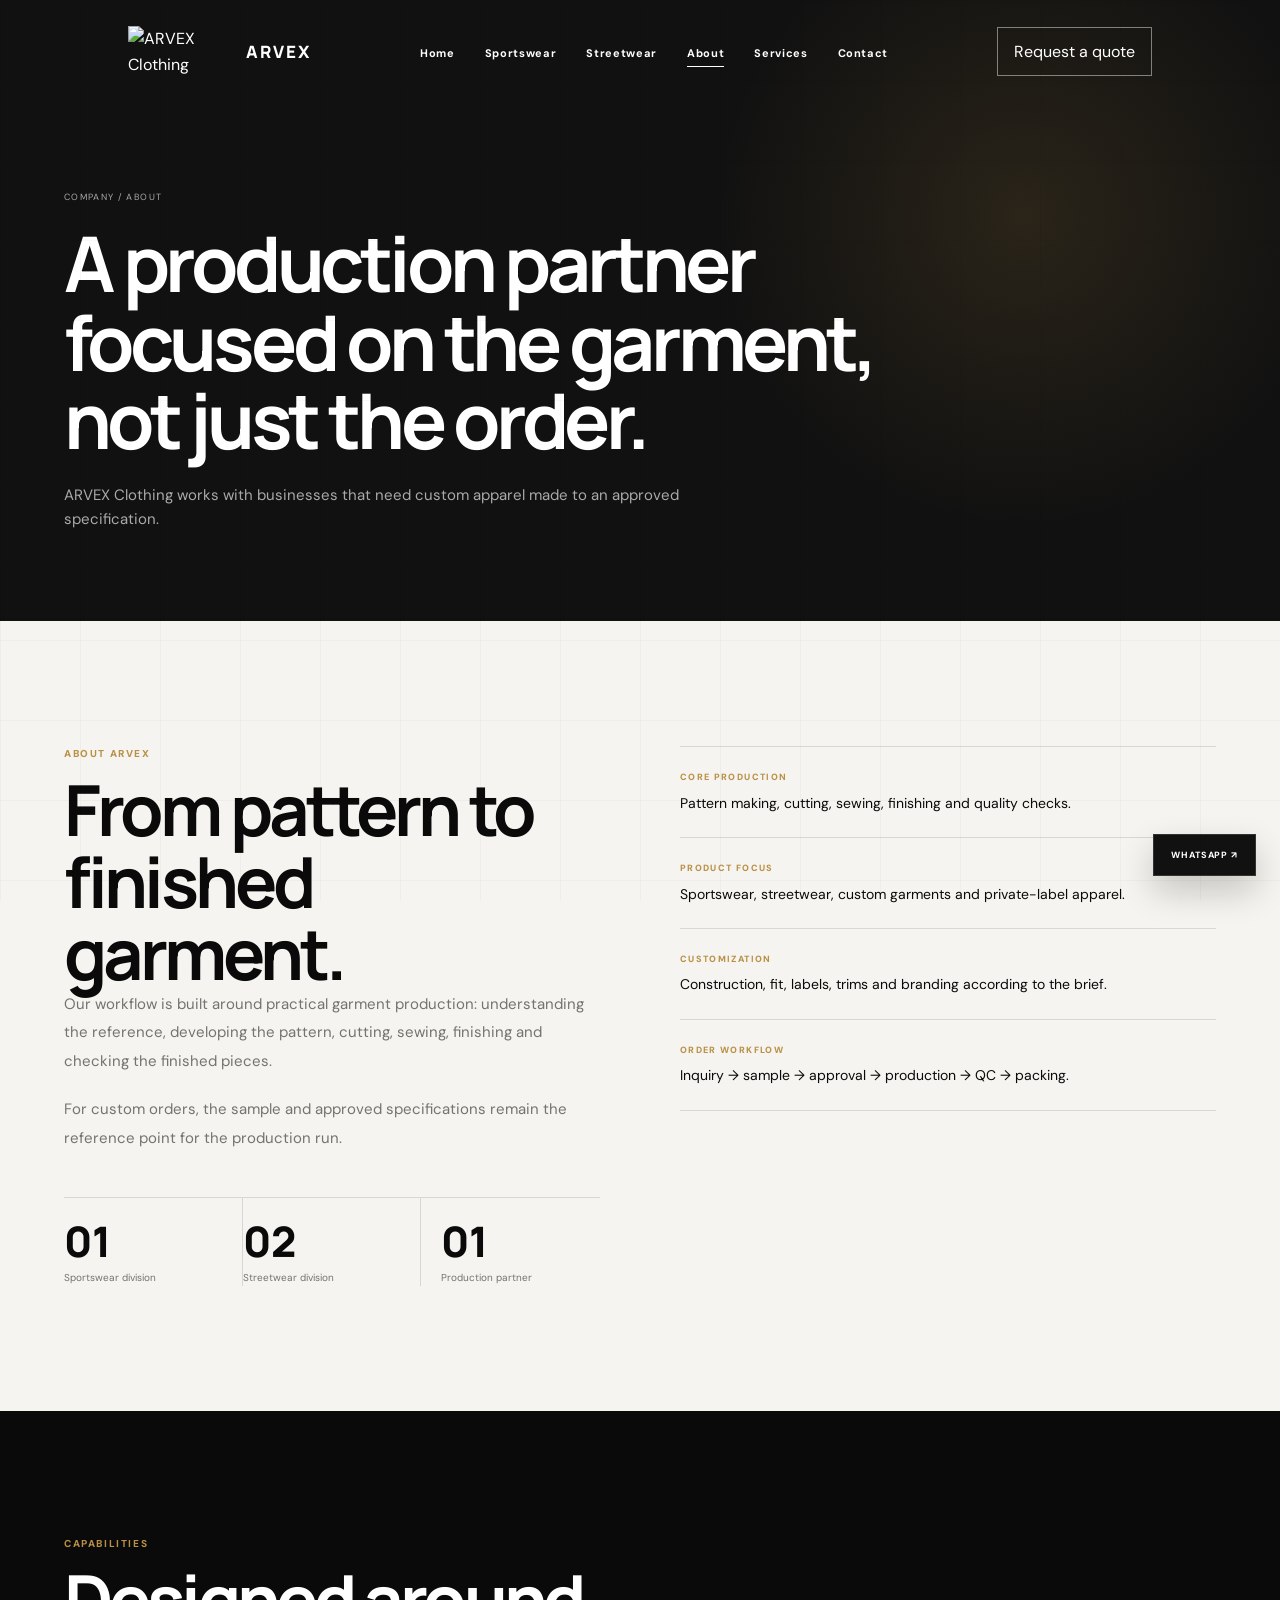
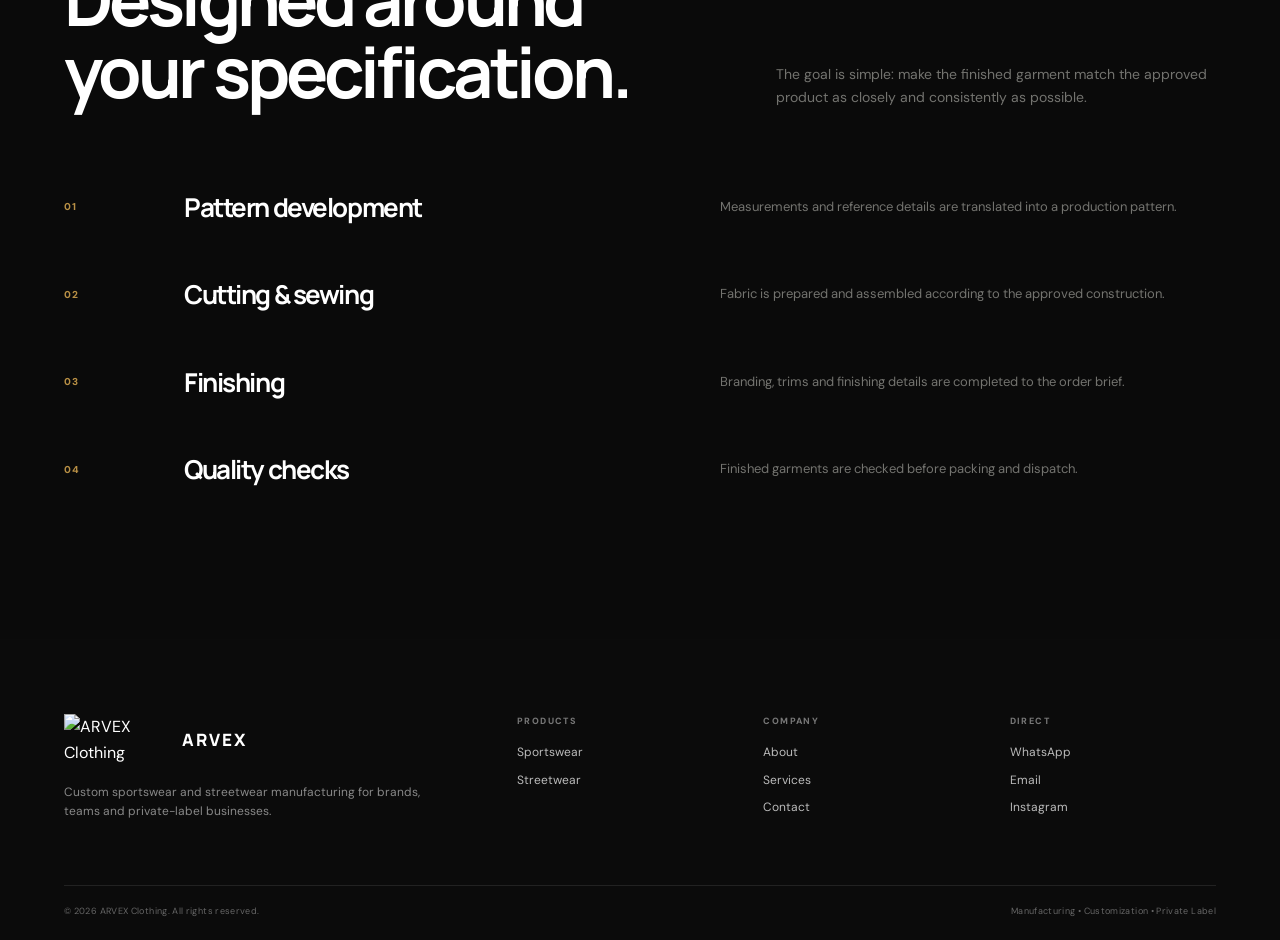
==== commit ed298f77: "Add files via upload" ====
--- a/about.html
+++ b/about.html
@@ -1,166 +1,39 @@
-<!DOCTYPE html>
-<html lang="en">
-<head>
-<meta charset="UTF-8">
-<meta name="viewport" content="width=device-width, initial-scale=1.0">
-<title>About Arvex Apparels — Manufacturing Capabilities</title>
-<meta name="description" content="Arvex Apparels manufactures sportswear and streetwear for B2B brands — our story, capabilities, and quality process.">
-<link rel="preconnect" href="https://fonts.googleapis.com">
-<link href="https://fonts.googleapis.com/css2?family=Space+Grotesk:wght@500;600;700&family=Inter:wght@400;500;600;700&display=swap" rel="stylesheet">
-<link rel="icon" href="assets/favicon.png" type="image/png">
+<!doctype html>
+<html lang="en"><head>
+<meta charset="utf-8"><meta name="viewport" content="width=device-width,initial-scale=1">
+<title>About — ARVEX Clothing</title>
+<meta name="description" content="ARVEX Clothing — custom sportswear and streetwear manufacturing, private label and bulk production.">
 <link rel="stylesheet" href="style.css">
-</head>
-<body>
-
-<header class="site-header">
-  <nav class="nav">
-    <a href="index.html" class="logo"><img src="assets/logo-mark.png" alt="Arvex Apparels" class="logo-icon"><span>Arvex Apparels</span></a>
-    <button class="nav-toggle" aria-label="Toggle menu" aria-expanded="false">☰</button>
+</head><body><header class="site-header">
+  <nav class="nav container">
+    <a class="logo" href="index.html"><img src="assets/logo.png" alt="ARVEX Clothing"><span class="logo-word">ARVEX</span></a>
+    <button class="menu" aria-label="Open menu" aria-expanded="false">☰</button>
     <ul class="nav-links">
-      <li><a href="index.html">Home</a></li>
-      <li class="has-dropdown">
-        <a href="#">Products</a>
-        <div class="dropdown">
-          <a href="sportswear.html">Sportswear</a>
-          <a href="streetwear.html">Streetwear</a>
-        </div>
-      </li>
-      <li><a href="services.html">Services</a></li>
+      <li><a href="index.html" class="">Home</a></li>
+      <li><a href="sportswear.html" class="">Sportswear</a></li>
+      <li><a href="streetwear.html" class="">Streetwear</a></li>
       <li><a href="about.html" class="active">About</a></li>
-      <li><a href="contact.html">Contact</a></li>
+      <li><a href="services.html" class="">Services</a></li>
+      <li><a href="contact.html" class="">Contact</a></li>
     </ul>
-    <div class="nav-cta">
-      <a href="contact.html" class="btn btn-ghost">Get a quote</a>
-    </div>
+    <a class="nav-quote" href="contact.html">Request a quote</a>
   </nav>
-</header>
-
-<main>
-
-  <section class="section-tight">
-    <div class="container">
-      <div class="hero-eyebrow">About Arvex Apparels</div>
-      <h1 style="max-width:20ch; font-size:clamp(2rem,4.4vw,3.2rem);">A manufacturing floor built around consistency, not just capacity.</h1>
-    </div>
-  </section>
-
-  <section class="section-tight">
-    <div class="container about-grid">
-      <div>
-        <div class="photo-duotone reveal" style="margin-bottom:28px;">
-          <img src="https://images.pexels.com/photos/17710109/pexels-photo-17710109/free-photo-of-sewing-machines.jpeg?w=1260&amp;h=945&amp;dpr=1" alt="Row of industrial sewing machines on the Arvex production floor" loading="lazy">
-          <span class="caption">On the production floor</span>
-        </div>
-        <p style="color:var(--text-mid); font-size:1.08rem;">Arvex Apparels was set up to solve a specific problem: brands finding a manufacturer who can hold quality steady from a 100-unit sample run to a 10,000-unit reorder. We work exclusively B2B, across two divisions — sportswear and streetwear — so every line on our floor is set up for the fabrics and finishing each category actually needs.</p>
-        <p style="color:var(--text-mid); font-size:1.08rem;">From pattern to packed carton, our team manages cutting, sewing, finishing, quality control and export documentation in-house, which means fewer handoffs and fewer places for a spec to drift.</p>
-        <div class="stat-row">
-          <div class="stat"><b>2</b><span>Manufacturing divisions</span></div>
-          <div class="stat"><b>25–30</b><span>Unit minimum order</span></div>
-          <div class="stat"><b>25–40</b><span>Days typical lead time</span></div>
-        </div>
-      </div>
-      <div>
-        <div class="spec-list" style="grid-template-columns:1fr;">
-          <div><dt>In-house capabilities</dt><dd>Cutting, sewing, printing, embroidery, finishing, QC, packing</dd></div>
-          <div><dt>Fabric sourcing</dt><dd>Knits, fleece, technical performance blends, woven cotton</dd></div>
-          <div><dt>Order types</dt><dd>Private label, white label, custom design from sketch</dd></div>
-          <div><dt>Export</dt><dd>Full documentation, labeling and packing to destination requirements</dd></div>
-        </div>
-      </div>
-    </div>
-  </section>
-
-  <section class="on-panel">
-    <div class="container">
-      <div class="section-head">
-        <h2>How we hold quality steady.</h2>
-        <p class="desc">Three checkpoints, on every order, regardless of size.</p>
-      </div>
-      <div class="why-grid">
-        <div class="why-item">
-          <span class="num">Checkpoint 01</span>
-          <h4>Pre-production sample</h4>
-          <p>Physical sample approved against spec before bulk cutting begins.</p>
-        </div>
-        <div class="why-item">
-          <span class="num">Checkpoint 02</span>
-          <h4>In-line inspection</h4>
-          <p>Random checks through cutting, sewing and finishing stages.</p>
-        </div>
-        <div class="why-item">
-          <span class="num">Checkpoint 03</span>
-          <h4>Final audit before packing</h4>
-          <p>Full AQL-based inspection before cartons are sealed for export.</p>
-        </div>
-      </div>
-    </div>
-  </section>
-
-  <section class="cta-banner">
-    <div class="container">
-      <h2>Want to see samples of our work?</h2>
-      <a href="contact.html" class="btn btn-primary">Get in touch</a>
-    </div>
-  </section>
-
-</main>
-
-<footer class="site-footer">
+</header><main>
+<section class="page-hero"><div class="container reveal"><div class="breadcrumb">Company / About</div><h1>A production partner focused on the garment, not just the order.</h1><p>ARVEX Clothing works with businesses that need custom apparel made to an approved specification.</p></div></section>
+<section class="section"><div class="container about-grid"><div class="about-copy reveal"><div class="kicker">About ARVEX</div><h2>From pattern to finished garment.</h2><p>Our workflow is built around practical garment production: understanding the reference, developing the pattern, cutting, sewing, finishing and checking the finished pieces.</p><p>For custom orders, the sample and approved specifications remain the reference point for the production run.</p><div class="stat-grid"><div class="stat"><b>01</b><span>Sportswear division</span></div><div class="stat"><b>02</b><span>Streetwear division</span></div><div class="stat"><b>01</b><span>Production partner</span></div></div></div><div class="reveal"><div class="specs"><div class="spec"><dt>Core production</dt><dd>Pattern making, cutting, sewing, finishing and quality checks.</dd></div><div class="spec"><dt>Product focus</dt><dd>Sportswear, streetwear, custom garments and private-label apparel.</dd></div><div class="spec"><dt>Customization</dt><dd>Construction, fit, labels, trims and branding according to the brief.</dd></div><div class="spec"><dt>Order workflow</dt><dd>Inquiry → sample → approval → production → QC → packing.</dd></div></div></div></div></section>
+<section class="dark section"><div class="container"><div class="section-head reveal"><div><div class="kicker">Capabilities</div><h2>Designed around your specification.</h2></div><p class="section-desc">The goal is simple: make the finished garment match the approved product as closely and consistently as possible.</p></div><div class="process"><div class="process-row reveal"><span class="process-num">01</span><h3>Pattern development</h3><p>Measurements and reference details are translated into a production pattern.</p></div><div class="process-row reveal"><span class="process-num">02</span><h3>Cutting &amp; sewing</h3><p>Fabric is prepared and assembled according to the approved construction.</p></div><div class="process-row reveal"><span class="process-num">03</span><h3>Finishing</h3><p>Branding, trims and finishing details are completed to the order brief.</p></div><div class="process-row reveal"><span class="process-num">04</span><h3>Quality checks</h3><p>Finished garments are checked before packing and dispatch.</p></div></div></div></section>
+</main><footer>
   <div class="container">
     <div class="footer-grid">
       <div class="footer-about">
-        <div class="logo"><img src="assets/logo-mark.png" alt="Arvex Apparels" class="logo-icon"><span>Arvex Apparels</span></div>
-        <p>B2B clothing manufacturer for sportswear and streetwear brands — private label, custom design, bulk production.</p>
-        <div class="social-row">
-          <a href="https://instagram.com/arvexapparels" target="_blank" rel="noopener" aria-label="Instagram">
-            <svg width="18" height="18" viewBox="0 0 24 24" fill="none" stroke="currentColor" stroke-width="1.6"><rect x="3" y="3" width="18" height="18" rx="5"/><circle cx="12" cy="12" r="4"/><circle cx="17.5" cy="6.5" r="1"/></svg>
-          </a>
-          <a href="https://wa.me/923256145964" target="_blank" rel="noopener" aria-label="WhatsApp">
-            <svg width="18" height="18" viewBox="0 0 448 512" fill="currentColor"><path d="M380.9 97.1C339 55.1 283.2 32 223.9 32c-122.4 0-222 99.6-222 222 0 39.1 10.2 77.3 29.6 111L0 480l117.7-30.9c32.4 17.7 68.9 27 106.1 27h.1c122.3 0 224.1-99.6 224.1-222 0-59.3-23.1-115.1-65.1-157.1zM223.9 431.7h-.1c-33.2 0-65.7-8.9-94-25.7l-6.7-4-69.8 18.3L72 351.6l-4.4-7c-18.5-29.4-28.3-63.3-28.3-98.2 0-101.7 82.8-184.5 184.6-184.5 49.3 0 95.6 19.2 130.4 54.1 34.9 34.9 55.1 81.2 55 130.5 0 101.8-84.9 184.6-185.4 184.6zm101.2-138.2c-5.5-2.8-32.8-16.2-37.9-18-5.1-1.9-8.8-2.8-12.5 2.8-3.7 5.6-14.3 18-17.6 21.8-3.2 3.7-6.5 4.2-12 1.4-32.6-16.3-54-29.1-75.5-66-5.7-9.8 5.7-9.1 16.3-30.3 1.8-3.7.9-6.9-.5-9.7-1.4-2.8-12.5-30.1-17.1-41.2-4.5-10.8-9.1-9.3-12.5-9.5-3.2-.2-6.9-.2-10.6-.2-3.7 0-9.7 1.4-14.8 6.9-5.1 5.6-19.4 19-19.4 46.3 0 27.3 19.9 53.7 22.6 57.4 2.8 3.7 39.1 59.7 94.8 83.8 35.2 15.2 49 16.5 66.6 13.9 10.7-1.6 32.8-13.4 37.4-26.4 4.6-13 4.6-24.1 3.2-26.4-1.3-2.5-5-3.9-10.5-6.6z"/></svg>
-          </a>
-          <a href="mailto:arvexclothing.co@gmail.com" aria-label="Email">
-            <svg width="18" height="18" viewBox="0 0 24 24" fill="none" stroke="currentColor" stroke-width="1.6"><rect x="3" y="5" width="18" height="14" rx="2"/><path d="m4 7 8 6 8-6"/></svg>
-          </a>
-        </div>
+        <div class="logo"><img src="assets/logo.png" alt="ARVEX Clothing"><span class="logo-word">ARVEX</span></div>
+        <p>Custom sportswear and streetwear manufacturing for brands, teams and private-label businesses.</p>
       </div>
-      <div>
-        <h5>Products</h5>
-        <ul>
-          <li><a href="sportswear.html">Sportswear</a></li>
-          <li><a href="streetwear.html">Streetwear</a></li>
-        </ul>
-      </div>
-      <div>
-        <h5>Company</h5>
-        <ul>
-          <li><a href="about.html">About</a></li>
-          <li><a href="services.html">Services</a></li>
-          <li><a href="contact.html">Contact</a></li>
-        </ul>
-      </div>
-      <div>
-        <h5>Contact</h5>
-        <ul>
-          <li><a href="https://wa.me/923256145964" target="_blank" rel="noopener">+92 325 6145964</a></li>
-          <li><a href="mailto:arvexclothing.co@gmail.com">arvexclothing.co@gmail.com</a></li>
-          <li><a href="https://instagram.com/arvexapparels" target="_blank" rel="noopener">@arvexapparels</a></li>
-        </ul>
-      </div>
+      <div><div class="footer-title">Products</div><ul class="footer-links"><li><a href="sportswear.html">Sportswear</a></li><li><a href="streetwear.html">Streetwear</a></li></ul></div>
+      <div><div class="footer-title">Company</div><ul class="footer-links"><li><a href="about.html">About</a></li><li><a href="services.html">Services</a></li><li><a href="contact.html">Contact</a></li></ul></div>
+      <div><div class="footer-title">Direct</div><ul class="footer-links"><li><a href="https://wa.me/923256145964" target="_blank" rel="noopener">WhatsApp</a></li><li><a href="mailto:arvexclothing.co@gmail.com">Email</a></li><li><a href="https://instagram.com/arvexapparels" target="_blank" rel="noopener">Instagram</a></li></ul></div>
     </div>
-    <div class="footer-bottom">
-      <span>© <span id="year"></span> Arvex Apparels. All rights reserved.</span>
-      <span>Manufacturing for sportswear &amp; streetwear brands worldwide.</span>
-    </div>
+    <div class="footer-bottom"><span>© <span id="year"></span> ARVEX Clothing. All rights reserved.</span><span>Manufacturing • Customization • Private Label</span></div>
   </div>
 </footer>
-
-<a class="wa-float" href="https://wa.me/923256145964" target="_blank" rel="noopener" aria-label="Chat on WhatsApp">
-  <span class="wa-icon">
-    <svg width="28" height="28" viewBox="0 0 448 512" fill="#ffffff"><path d="M380.9 97.1C339 55.1 283.2 32 223.9 32c-122.4 0-222 99.6-222 222 0 39.1 10.2 77.3 29.6 111L0 480l117.7-30.9c32.4 17.7 68.9 27 106.1 27h.1c122.3 0 224.1-99.6 224.1-222 0-59.3-23.1-115.1-65.1-157.1zM223.9 431.7h-.1c-33.2 0-65.7-8.9-94-25.7l-6.7-4-69.8 18.3L72 351.6l-4.4-7c-18.5-29.4-28.3-63.3-28.3-98.2 0-101.7 82.8-184.5 184.6-184.5 49.3 0 95.6 19.2 130.4 54.1 34.9 34.9 55.1 81.2 55 130.5 0 101.8-84.9 184.6-185.4 184.6zm101.2-138.2c-5.5-2.8-32.8-16.2-37.9-18-5.1-1.9-8.8-2.8-12.5 2.8-3.7 5.6-14.3 18-17.6 21.8-3.2 3.7-6.5 4.2-12 1.4-32.6-16.3-54-29.1-75.5-66-5.7-9.8 5.7-9.1 16.3-30.3 1.8-3.7.9-6.9-.5-9.7-1.4-2.8-12.5-30.1-17.1-41.2-4.5-10.8-9.1-9.3-12.5-9.5-3.2-.2-6.9-.2-10.6-.2-3.7 0-9.7 1.4-14.8 6.9-5.1 5.6-19.4 19-19.4 46.3 0 27.3 19.9 53.7 22.6 57.4 2.8 3.7 39.1 59.7 94.8 83.8 35.2 15.2 49 16.5 66.6 13.9 10.7-1.6 32.8-13.4 37.4-26.4 4.6-13 4.6-24.1 3.2-26.4-1.3-2.5-5-3.9-10.5-6.6z"/></svg>
-  </span>
-  <span class="wa-label">Chat with us</span>
-</a>
-
-<script src="script.js"></script>
-</body>
-</html>
+<a class="whatsapp" href="https://wa.me/923256145964" target="_blank" rel="noopener" data-float>WhatsApp ↗</a><script src="script.js"></script></body></html>
--- a/style.css
+++ b/style.css
@@ -1,610 +1,225 @@
-/* =========================================================
-   ARVEX APPARELS — shared stylesheet
-   Design system: warm ink + brass hardware accent.
-   Grounded in garment manufacturing materials — canvas,
-   raw leather tags, brass rivets/zip pulls — rather than a
-   generic dark theme. Sportswear and streetwear each get a
-   secondary "thread" accent used only on their own pages.
-   ========================================================= */
+@import url('https://fonts.googleapis.com/css2?family=DM+Sans:wght@400;500;600;700&family=Manrope:wght@500;600;700;800&display=swap');
 
 :root{
-  --ink:        #17140F;
-  --ink-panel:  #1E1A13;
-  --ink-panel-2:#241F16;
-  --paper:      #F5F1E6;
-  --paper-dim:  #EAE2CD;
-  --brass:      #C6942F;
-  --brass-soft: #E3BD6B;
-  --cream:      #F5F1E6;
-  --line-dark:  rgba(245,241,230,0.14);
-  --line-light: rgba(23,20,15,0.14);
-  --text-hi:    #F5F1E6;
-  --text-mid:   rgba(245,241,230,0.72);
-  --text-low:   rgba(245,241,230,0.48);
-  --text-ink-hi:#17140F;
-  --text-ink-mid:rgba(23,20,15,0.66);
-
-  --thread-sport:  #C1432B; /* sportswear accent */
-  --thread-street: #4A6B7A; /* streetwear accent */
-
-  --font-display: 'Space Grotesk', 'Arial Narrow', sans-serif;
-  --font-body: 'Inter', -apple-system, BlinkMacSystemFont, sans-serif;
-
-  --max: 1180px;
-  --gutter: clamp(20px, 5vw, 64px);
-  --radius: 2px;
-
-  /* generated fabric-like textures, standing in for photography
-     until real product/factory photos are dropped in (see README) */
-  --sport-tex: radial-gradient(circle at 18% 20%, rgba(193,67,43,0.55), transparent 45%),
-               radial-gradient(circle at 82% 76%, rgba(193,67,43,0.35), transparent 50%),
-               repeating-linear-gradient(115deg, rgba(245,241,230,0.05) 0 2px, transparent 2px 26px),
-               linear-gradient(160deg, #241611 0%, #17140F 60%);
-  --street-tex: radial-gradient(circle at 80% 15%, rgba(74,107,122,0.5), transparent 45%),
-               radial-gradient(circle at 15% 80%, rgba(74,107,122,0.3), transparent 50%),
-               repeating-linear-gradient(20deg, rgba(245,241,230,0.045) 0 2px, transparent 2px 22px),
-               linear-gradient(160deg, #191c1c 0%, #17140F 60%);
-  --tex-1: conic-gradient(from 140deg at 30% 20%, #2a2117, #17140F 40%, #241611 80%);
-  --tex-2: conic-gradient(from 40deg at 70% 30%, #1c2224, #17140F 40%, #1e2426 80%);
-  --tex-3: linear-gradient(135deg, #26201a, #17140F 60%, #2c1d16 100%);
-  --tex-4: linear-gradient(135deg, #1a2226, #17140F 60%, #202b2e 100%);
+  --ink:#0a0a0a;
+  --paper:#f5f4f0;
+  --white:#fff;
+  --muted:#73736f;
+  --line:rgba(10,10,10,.12);
+  --gold:#b99045;
+  --ease:cubic-bezier(.2,.75,.2,1);
+  --pad:clamp(20px,5vw,76px);
+  --max:1440px;
 }
-
-*{box-sizing:border-box;}
-html{scroll-behavior:smooth;}
-body{
-  margin:0;
-  background:var(--ink);
-  color:var(--text-hi);
-  font-family:var(--font-body);
-  font-size:16px;
-  line-height:1.6;
-  -webkit-font-smoothing:antialiased;
+*{box-sizing:border-box;margin:0;padding:0}
+html{scroll-behavior:smooth}
+body{font-family:"DM Sans",Arial,sans-serif;background:var(--paper);color:var(--ink);line-height:1.6;overflow-x:hidden;-webkit-font-smoothing:antialiased}
+body:before{content:"";position:fixed;inset:0;pointer-events:none;opacity:.035;background-image:linear-gradient(rgba(0,0,0,.8) 1px,transparent 1px),linear-gradient(90deg,rgba(0,0,0,.8) 1px,transparent 1px);background-size:80px 80px;z-index:9999}
+a{text-decoration:none;color:inherit}
+button,input,textarea,select{font:inherit}
+img{display:block;max-width:100%}
+h1,h2,h3,h4{font-family:"Manrope",Arial,sans-serif;line-height:1.02;letter-spacing:-.055em}
+h1{font-size:clamp(48px,7.5vw,108px)}
+h2{font-size:clamp(40px,5.5vw,76px)}
+h3{font-size:clamp(24px,2.5vw,34px)}
+.container{width:min(var(--max),calc(100% - 2*var(--pad)));margin:auto}
+.section{padding:125px 0}
+.section-sm{padding:85px 0}
+.eyebrow{font-size:10px;text-transform:uppercase;letter-spacing:.2em;font-weight:700;color:var(--muted);margin-bottom:22px}
+.dark{background:var(--ink);color:var(--white)}
+.dark .eyebrow{color:#aaa}
+.reveal{opacity:0;transform:translateY(35px);transition:opacity .8s var(--ease),transform .8s var(--ease)}
+.reveal.in{opacity:1;transform:none}
+
+/* NAV */
+.site-header{position:absolute;top:0;left:0;width:100%;z-index:1000;color:#fff;padding:26px var(--pad)}
+.nav{display:flex;align-items:center;justify-content:space-between;gap:30px}
+.logo{display:flex;align-items:center;gap:13px}
+.logo img{width:105px;height:auto}
+.logo-word{font-family:"Manrope";font-size:17px;font-weight:800;letter-spacing:.12em}
+.nav-links{display:flex;align-items:center;gap:30px;list-style:none}
+.nav-links a{font-size:11px;font-weight:700;letter-spacing:.06em;position:relative}
+.nav-links a:after{content:"";position:absolute;left:0;bottom:-7px;width:0;height:1px;background:currentColor;transition:width .35s var(--ease)}
+.nav-links a:hover:after,.nav-links a.active:after{width:100%}
+.nav-quote{border:1px solid rgba(255,255,255,.45);padding:11px 16px;transition:.35s var(--ease)}
+.nav-quote:hover{background:#fff;color:#111}
+.menu{display:none;border:0;background:transparent;color:#fff;font-size:25px}
+
+/* HERO */
+.hero{min-height:100svh;background:#080808;color:#fff;position:relative;display:flex;align-items:center;overflow:hidden;padding:150px 0 100px}
+.hero:after{content:"";position:absolute;inset:0;background:radial-gradient(circle at 78% 30%,rgba(185,144,69,.17),transparent 26%),linear-gradient(90deg,rgba(0,0,0,.96) 15%,rgba(0,0,0,.55) 52%,rgba(0,0,0,.15));pointer-events:none}
+.hero-image{position:absolute;inset:0;background:url("assets/streetwear-hoodie.jpg") 73% center/cover no-repeat;filter:saturate(.8) contrast(1.05);opacity:.58}
+.hero-grid{position:relative;z-index:2;display:grid;grid-template-columns:1.1fr .9fr;gap:60px;align-items:center}
+.hero-copy{max-width:850px}
+.hero h1{max-width:900px}
+.hero h1 span{color:#d0b27b}
+.hero-lead{max-width:640px;color:rgba(255,255,255,.72);font-size:16px;line-height:1.85;margin:30px 0 36px}
+.actions{display:flex;gap:12px;flex-wrap:wrap}
+.btn{display:inline-flex;align-items:center;gap:15px;min-height:52px;padding:0 23px;border:1px solid transparent;font-size:10px;font-weight:800;letter-spacing:.13em;text-transform:uppercase;transition:transform .4s var(--ease),background .4s var(--ease),color .4s var(--ease),border-color .4s var(--ease)}
+.btn:hover{transform:translateY(-4px)}
+.btn-primary{background:#fff;color:#111}
+.btn-primary:hover{background:transparent;border-color:#fff;color:#fff}
+.btn-dark{background:#111;color:#fff}
+.btn-dark:hover{background:#333}
+.btn-outline{border-color:rgba(0,0,0,.3)}
+.btn-outline:hover{background:#111;color:#fff}
+.btn .arrow{font-size:17px;transition:transform .35s var(--ease)}
+.btn:hover .arrow{transform:translateX(5px)}
+.hero-note{margin-top:50px;font-size:9px;letter-spacing:.16em;color:rgba(255,255,255,.48);text-transform:uppercase}
+.hero-card{justify-self:end;width:min(440px,100%);border:1px solid rgba(255,255,255,.15);padding:12px;background:rgba(255,255,255,.035);backdrop-filter:blur(10px);box-shadow:0 30px 80px rgba(0,0,0,.35);transform:rotate(1.5deg);transition:transform .7s var(--ease)}
+.hero-card:hover{transform:rotate(0) translateY(-8px)}
+.hero-card img{width:100%;aspect-ratio:1/1;object-fit:cover}
+.hero-card-meta{display:flex;justify-content:space-between;padding:14px 4px 3px;font-size:9px;letter-spacing:.14em;text-transform:uppercase;color:#aaa}
+
+/* MARQUEE */
+.marquee{background:#111;color:#fff;border-top:1px solid #252525;border-bottom:1px solid #252525;overflow:hidden;white-space:nowrap}
+.marquee-track{display:inline-flex;gap:55px;padding:17px 0;animation:marquee 25s linear infinite;font-size:9px;letter-spacing:.18em;text-transform:uppercase;font-weight:700}
+@keyframes marquee{to{transform:translateX(-50%)}}
+
+/* SECTIONS */
+.section-head{display:flex;justify-content:space-between;align-items:end;gap:50px;margin-bottom:55px}
+.section-head h2{max-width:850px}
+.section-desc{max-width:440px;color:var(--muted);font-size:14px}
+.kicker{font-size:10px;letter-spacing:.16em;text-transform:uppercase;color:var(--gold);font-weight:800;margin-bottom:12px}
+
+/* CATEGORY */
+.category-grid{display:grid;grid-template-columns:1fr 1fr;gap:16px}
+.category{position:relative;min-height:580px;overflow:hidden;color:#fff;padding:40px;display:flex;flex-direction:column;justify-content:flex-end;background:#151515}
+.category:before{content:"";position:absolute;inset:0;background:linear-gradient(to top,rgba(0,0,0,.8),transparent 60%);z-index:1}
+.category.sport{background:url("assets/sportswear-shorts.jpg") center/cover no-repeat}
+.category.street{background:url("assets/streetwear-hoodie.jpg") center/cover no-repeat}
+.category .inner{position:relative;z-index:2}
+.category .tag{font-size:9px;letter-spacing:.18em;text-transform:uppercase;color:#d0b27b;margin-bottom:15px}
+.category p{max-width:500px;color:rgba(255,255,255,.7);font-size:13px;margin:17px 0 22px}
+.category .go{font-size:10px;font-weight:800;letter-spacing:.12em;text-transform:uppercase;display:inline-flex;gap:12px}
+.category:hover{box-shadow:0 25px 70px rgba(0,0,0,.18)}
+.category:after{content:"";position:absolute;inset:-8%;background:inherit;transition:transform 1s var(--ease);z-index:0}
+.category:hover:after{transform:scale(1.045)}
+
+/* PRODUCTS */
+.product-grid{display:grid;grid-template-columns:repeat(3,1fr);gap:14px}
+.product-card{background:#fff;position:relative;overflow:hidden;border:1px solid rgba(0,0,0,.07);transition:transform .55s var(--ease),box-shadow .55s var(--ease)}
+.product-card:hover{transform:translateY(-9px);box-shadow:0 25px 60px rgba(0,0,0,.11)}
+.product-media{height:470px;background:#ddd;overflow:hidden;position:relative}
+.product-media img{width:100%;height:100%;object-fit:cover;transition:transform .9s var(--ease),filter .9s var(--ease)}
+.product-card:hover .product-media img{transform:scale(1.055);filter:contrast(1.04)}
+.product-index{position:absolute;top:16px;left:16px;width:38px;height:38px;background:#fff;display:grid;place-items:center;font-size:9px;font-weight:800;z-index:2}
+.product-info{padding:23px}
+.product-info h3{font-size:23px;letter-spacing:-.04em}
+.product-info p{font-size:12px;color:var(--muted);margin-top:8px}
+.product-link{display:inline-flex;margin-top:18px;font-size:9px;font-weight:800;letter-spacing:.13em;text-transform:uppercase;border-bottom:1px solid #111;padding-bottom:4px}
+
+/* PROCESS */
+.process{border-top:1px solid var(--line)}
+.process-row{display:grid;grid-template-columns:80px 1fr 1fr;gap:40px;align-items:center;padding:30px 0;border-bottom:1px solid var(--line);transition:padding .45s var(--ease),background .45s var(--ease)}
+.process-row:hover{padding-left:18px;background:rgba(255,255,255,.45)}
+.process-num{font-size:10px;font-weight:800;color:var(--gold);letter-spacing:.1em}
+.process-row h3{font-size:26px}
+.process-row p{color:var(--muted);font-size:13px}
+
+/* FEATURE */
+.feature{display:grid;grid-template-columns:1fr 1fr;min-height:600px}
+.feature-media{min-height:520px;background:url("assets/streetwear-hoodie.jpg") center/cover no-repeat}
+.feature-copy{padding:90px var(--pad);display:flex;flex-direction:column;justify-content:center;background:#111;color:#fff}
+.feature-copy p{max-width:520px;color:#aaa;margin:25px 0 30px;line-height:1.8}
+.feature-list{list-style:none;max-width:520px}
+.feature-list li{padding:14px 0;border-top:1px solid #292929;font-size:12px}
+.feature-list li:last-child{border-bottom:1px solid #292929}
+
+/* TESTIMONIALS */
+.quote-grid{display:grid;grid-template-columns:repeat(3,1fr);gap:14px}
+.quote-card{padding:30px;background:#fff;border:1px solid var(--line);min-height:220px;display:flex;flex-direction:column;justify-content:space-between;transition:transform .45s var(--ease)}
+.quote-card:hover{transform:translateY(-7px)}
+.quote-card p{font-family:"Manrope";font-size:18px;line-height:1.35;letter-spacing:-.03em}
+.quote-card small{font-size:9px;letter-spacing:.12em;text-transform:uppercase;color:var(--muted)}
+
+/* CTA */
+.cta{padding:120px 0;background:#0b0b0b;color:#fff;position:relative;overflow:hidden}
+.cta:before{content:"ARVEX";position:absolute;right:-30px;bottom:-70px;font:800 clamp(120px,24vw,360px)/.8 Manrope;color:rgba(255,255,255,.035);letter-spacing:-.08em}
+.cta-inner{position:relative;z-index:1;display:flex;align-items:end;justify-content:space-between;gap:50px}
+.cta h2{max-width:850px}
+
+/* INNER PAGES */
+.page-hero{padding:190px 0 90px;background:#111;color:#fff;position:relative;overflow:hidden}
+.page-hero:after{content:"";position:absolute;inset:0;background:radial-gradient(circle at 80% 35%,rgba(185,144,69,.15),transparent 28%)}
+.page-hero .container{position:relative;z-index:1}
+.page-hero h1{max-width:900px;font-size:clamp(48px,6vw,88px)}
+.page-hero p{max-width:650px;color:#aaa;margin-top:24px;font-size:15px}
+.breadcrumb{font-size:9px;letter-spacing:.15em;text-transform:uppercase;color:#aaa;margin-bottom:20px}
+
+/* ABOUT / CONTACT */
+.about-grid{display:grid;grid-template-columns:1fr 1fr;gap:80px;align-items:start}
+.about-copy p{color:var(--muted);font-size:15px;line-height:1.9;margin-bottom:20px}
+.stat-grid{display:grid;grid-template-columns:repeat(3,1fr);border-top:1px solid var(--line);margin-top:45px}
+.stat{padding:22px 15px 0 0;border-right:1px solid var(--line)}
+.stat:last-child{border-right:0;padding-left:20px}
+.stat b{font:800 42px/1 Manrope;display:block}
+.stat span{display:block;font-size:10px;color:var(--muted);margin-top:8px}
+.specs{border-top:1px solid var(--line)}
+.spec{padding:23px 0;border-bottom:1px solid var(--line)}
+.spec dt{font-size:9px;text-transform:uppercase;letter-spacing:.15em;color:var(--gold);font-weight:800}
+.spec dd{margin-top:7px;font-size:14px}
+
+.contact-grid{display:grid;grid-template-columns:1.1fr .9fr;gap:70px}
+.form{background:#fff;padding:38px;border:1px solid var(--line)}
+.form-row{display:grid;grid-template-columns:1fr 1fr;gap:14px}
+.field{margin-bottom:16px}
+.field label{display:block;font-size:9px;letter-spacing:.13em;text-transform:uppercase;font-weight:800;margin-bottom:7px}
+.field input,.field textarea,.field select{width:100%;border:1px solid var(--line);background:#faf9f6;padding:13px 14px;outline:0;transition:border .25s,box-shadow .25s}
+.field textarea{min-height:150px;resize:vertical}
+.field input:focus,.field textarea:focus,.field select:focus{border-color:#111;box-shadow:0 0 0 3px rgba(0,0,0,.05)}
+.contact-card{padding:25px 0;border-top:1px solid var(--line)}
+.contact-card:last-child{border-bottom:1px solid var(--line)}
+.contact-card span{font-size:9px;letter-spacing:.15em;text-transform:uppercase;color:var(--muted)}
+.contact-card a{display:block;font:700 21px Manrope;margin-top:8px}
+.notice{font-size:11px;color:var(--muted);margin-top:13px}
+
+/* FLOAT */
+.whatsapp{position:fixed;right:24px;bottom:24px;z-index:1001;background:#111;color:#fff;padding:13px 17px;border:1px solid #333;display:flex;align-items:center;gap:9px;font-size:9px;font-weight:800;letter-spacing:.1em;text-transform:uppercase;box-shadow:0 15px 35px rgba(0,0,0,.2);transition:transform .35s var(--ease)}
+.whatsapp:hover{transform:translateY(-5px)}
+
+/* FOOTER */
+footer{background:#0b0b0b;color:#fff;padding:75px 0 22px}
+.footer-grid{display:grid;grid-template-columns:2fr 1fr 1fr 1fr;gap:40px;padding-bottom:60px}
+.footer-about p{max-width:370px;color:#888;font-size:12px;margin-top:18px}
+.footer-title{font-size:9px;text-transform:uppercase;letter-spacing:.16em;color:#777;margin-bottom:15px;font-weight:800}
+.footer-links{list-style:none}
+.footer-links li{margin:8px 0;color:#bbb;font-size:12px}
+.footer-links a:hover{color:#fff}
+.footer-bottom{border-top:1px solid #222;padding-top:18px;display:flex;justify-content:space-between;gap:20px;color:#666;font-size:9px;letter-spacing:.04em}
+
+/* RESPONSIVE */
+@media(max-width:900px){
+  .nav-links,.nav-quote{display:none}.menu{display:block}
+  .nav.open{align-items:flex-start}.nav.open .nav-links{display:flex;position:absolute;top:78px;left:var(--pad);right:var(--pad);flex-direction:column;align-items:stretch;gap:0;background:#111;border:1px solid #292929;padding:10px}
+  .nav.open .nav-links a{display:block;padding:14px;border-bottom:1px solid #242424}
+  .hero-grid,.about-grid,.contact-grid,.feature{grid-template-columns:1fr}
+  .hero-card{justify-self:start;max-width:430px}
+  .hero{padding-top:140px}
+  .category-grid,.product-grid,.quote-grid{grid-template-columns:1fr 1fr}
+  .product-media{height:420px}
+  .process-row{grid-template-columns:60px 1fr}
+  .process-row p{grid-column:2}
+  .feature-media{min-height:500px}
+  .footer-grid{grid-template-columns:1.5fr 1fr 1fr}
 }
-img{max-width:100%;display:block;}
-a{color:inherit;text-decoration:none;}
-ul{margin:0;padding:0;list-style:none;}
-h1,h2,h3,h4{
-  font-family:var(--font-display);
-  font-weight:600;
-  line-height:1.08;
-  margin:0 0 0.5em;
-  letter-spacing:-0.01em;
+@media(max-width:600px){
+  :root{--pad:22px}
+  .section{padding:85px 0}.section-sm{padding:65px 0}
+  .hero{padding-top:125px;min-height:auto;padding-bottom:80px}
+  .hero-card{display:none}
+  .category-grid,.product-grid,.quote-grid,.form-row{grid-template-columns:1fr}
+  .category{min-height:480px}
+  .product-media{height:390px}
+  .section-head,.cta-inner{display:block}
+  .section-desc{margin-top:18px}
+  .cta h2{margin-bottom:28px}
+  .stat-grid{grid-template-columns:1fr}
+  .stat{border-right:0;border-bottom:1px solid var(--line);padding:20px 0}
+  .stat:last-child{border-bottom:0;padding-left:0}
+  .page-hero{padding:145px 0 70px}
+  .footer-grid{grid-template-columns:1fr 1fr}
+  .footer-about{grid-column:1/-1}
+  .footer-bottom{flex-direction:column}
+  .whatsapp{right:14px;bottom:14px}
 }
-p{margin:0 0 1em;}
-.container{
-  max-width:var(--max);
-  margin:0 auto;
-  padding:0 var(--gutter);
-}
-:focus-visible{
-  outline:2px solid var(--brass-soft);
-  outline-offset:3px;
-}
-@media (prefers-reduced-motion: reduce){
-  *{animation-duration:0.001ms !important; transition-duration:0.001ms !important;}
-}
-
-/* ---------- buttons ---------- */
-.btn{
-  display:inline-flex;
-  align-items:center;
-  gap:10px;
-  padding:14px 26px;
-  font-family:var(--font-body);
-  font-weight:600;
-  font-size:0.95rem;
-  border-radius:var(--radius);
-  border:1px solid transparent;
-  cursor:pointer;
-  transition:background .25s ease, color .25s ease, border-color .25s ease, transform .2s ease;
-}
-.btn-primary{
-  background:var(--brass);
-  color:var(--ink);
-}
-.btn-primary:hover{background:var(--brass-soft); transform:translateY(-1px);}
-.btn-ghost{
-  background:transparent;
-  color:var(--text-hi);
-  border-color:var(--line-dark);
-}
-.btn-ghost:hover{border-color:var(--brass-soft); color:var(--brass-soft);}
-.btn-ghost.on-light{color:var(--text-ink-hi); border-color:var(--line-light);}
-.btn-ghost.on-light:hover{border-color:var(--brass); color:#8a6414;}
-
-/* ---------- header / nav ---------- */
-.site-header{
-  position:sticky;
-  top:0;
-  z-index:100;
-  background:rgba(23,20,15,0.92);
-  backdrop-filter:blur(10px);
-  border-bottom:1px solid var(--line-dark);
-}
-.nav{
-  display:flex;
-  align-items:center;
-  justify-content:space-between;
-  padding:18px var(--gutter);
-  max-width:var(--max);
-  margin:0 auto;
-}
-.logo{
-  font-family:var(--font-display);
-  font-weight:700;
-  font-size:1.25rem;
-  letter-spacing:0.01em;
-  display:flex;
-  align-items:center;
-  gap:10px;
-}
-.logo-icon{
-  height:30px;
-  width:auto;
-  display:block;
-}
-.footer-about .logo{margin-bottom:14px;}
-.nav-links{
-  display:flex;
-  align-items:center;
-  gap:34px;
-}
-.nav-links a{
-  font-size:0.94rem;
-  color:var(--text-mid);
-  transition:color .2s ease;
-  position:relative;
-  padding:6px 0;
-}
-.nav-links a:hover,
-.nav-links a.active{color:var(--text-hi);}
-.nav-links a.active::after{
-  content:"";
-  position:absolute;
-  left:0; right:0; bottom:-2px;
-  height:2px;
-  background:var(--brass);
-}
-.has-dropdown{position:relative;}
-.dropdown{
-  position:absolute;
-  top:calc(100% + 16px);
-  left:50%;
-  transform:translateX(-50%) translateY(-6px);
-  background:var(--ink-panel);
-  border:1px solid var(--line-dark);
-  min-width:200px;
-  padding:8px;
-  opacity:0;
-  pointer-events:none;
-  transition:opacity .2s ease, transform .2s ease;
-}
-.has-dropdown:hover .dropdown,
-.has-dropdown:focus-within .dropdown{
-  opacity:1;
-  pointer-events:auto;
-  transform:translateX(-50%) translateY(0);
-}
-.dropdown a{
-  display:block;
-  padding:10px 12px;
-  font-size:0.92rem;
-  border-radius:var(--radius);
-}
-.dropdown a:hover{background:var(--ink-panel-2); color:var(--brass-soft);}
-.nav-cta{display:flex; align-items:center; gap:14px;}
-.nav-toggle{
-  display:none;
-  background:none;
-  border:1px solid var(--line-dark);
-  color:var(--text-hi);
-  width:42px; height:42px;
-  align-items:center;
-  justify-content:center;
-  cursor:pointer;
-}
-
-@media (max-width: 860px){
-  .nav-toggle{display:flex;}
-  .nav-links{
-    position:fixed;
-    top:69px; left:0; right:0;
-    background:var(--ink);
-    border-bottom:1px solid var(--line-dark);
-    flex-direction:column;
-    align-items:flex-start;
-    gap:0;
-    padding:8px var(--gutter) 20px;
-    transform:translateY(-8px);
-    opacity:0;
-    pointer-events:none;
-    transition:opacity .2s ease, transform .2s ease;
-  }
-  .nav-links.open{opacity:1; pointer-events:auto; transform:translateY(0);}
-  .nav-links a{width:100%; padding:12px 0; border-bottom:1px solid var(--line-dark);}
-  .dropdown{position:static; transform:none; opacity:1; pointer-events:auto; display:none; border:none; background:transparent; padding:0 0 0 14px; min-width:0;}
-  .has-dropdown.open .dropdown{display:block;}
-  .nav-cta .btn-ghost{display:none;}
-}
-
-/* ---------- hero ---------- */
-.hero{
-  position:relative;
-  min-height:88vh;
-  display:flex;
-  align-items:center;
-  overflow:hidden;
-  border-bottom:1px solid var(--line-dark);
-}
-.hero-grid{
-  display:grid;
-  grid-template-columns:1.1fr 0.9fr;
-  gap:40px;
-  align-items:center;
-  width:100%;
-}
-.hero-eyebrow{
-  color:var(--brass-soft);
-  font-size:0.9rem;
-  font-weight:600;
-  margin-bottom:18px;
-}
-.hero h1{
-  font-size:clamp(2.4rem, 5.4vw, 4.4rem);
-  max-width:14ch;
-}
-.hero p.lead{
-  color:var(--text-mid);
-  font-size:1.15rem;
-  max-width:46ch;
-  margin-bottom:28px;
-}
-.hero-actions{display:flex; gap:16px; flex-wrap:wrap;}
-.stitch{
-  width:100%;
-  height:auto;
-  opacity:0.9;
-}
-.stitch path{
-  stroke-dasharray:6 8;
-}
-@media (max-width:900px){
-  .hero-grid{grid-template-columns:1fr; text-align:left;}
-  .hero{min-height:auto; padding:80px 0 56px;}
-}
-
-/* ---------- section basics ---------- */
-section{padding:96px 0;}
-.section-tight{padding:64px 0;}
-.on-panel{background:var(--ink-panel);}
-.on-light{background:var(--paper); color:var(--text-ink-hi);}
-.on-light .text-mid{color:var(--text-ink-mid);}
-.section-head{
-  display:flex;
-  justify-content:space-between;
-  align-items:flex-end;
-  gap:24px;
-  margin-bottom:48px;
-  flex-wrap:wrap;
-}
-.section-head h2{font-size:clamp(1.8rem, 3vw, 2.6rem); max-width:16ch;}
-.section-head .desc{max-width:40ch; color:var(--text-mid);}
-.on-light .section-head .desc{color:var(--text-ink-mid);}
-
-/* ---------- category split (home) ---------- */
-.category-split{
-  display:grid;
-  grid-template-columns:1fr 1fr;
-  gap:1px;
-  background:var(--line-dark);
-  border:1px solid var(--line-dark);
-}
-.category-card{
-  position:relative;
-  background:var(--ink);
-  min-height:460px;
-  padding:44px;
-  display:flex;
-  flex-direction:column;
-  justify-content:flex-end;
-  overflow:hidden;
-  isolation:isolate;
-}
-.category-card::before{
-  content:"";
-  position:absolute; inset:0;
-  z-index:-1;
-  background-size:cover;
-  background-position:center;
-  transition:transform .6s ease;
-  opacity:0.55;
-}
-.category-card.sport::before{background:var(--sport-tex);}
-.category-card.street::before{background:var(--street-tex);}
-.category-card::after{
-  content:"";
-  position:absolute; inset:0;
-  z-index:-1;
-  background:linear-gradient(0deg, rgba(23,20,15,0.94) 10%, rgba(23,20,15,0.35) 75%);
-}
-.category-card:hover::before{transform:scale(1.06);}
-.category-card .tag{
-  font-size:0.85rem;
-  color:var(--brass-soft);
-  margin-bottom:10px;
-  font-weight:600;
-}
-.category-card h3{font-size:clamp(1.6rem,3vw,2.2rem); margin-bottom:10px;}
-.category-card p{color:var(--text-mid); max-width:34ch; margin-bottom:20px;}
-.category-card .go{
-  display:inline-flex; align-items:center; gap:10px;
-  font-weight:600; color:var(--text-hi);
-}
-.category-card .go .arrow{
-  width:26px; height:1px; background:var(--brass-soft);
-  position:relative;
-  transition:width .3s ease;
-}
-.category-card:hover .go .arrow{width:42px;}
-@media (max-width:760px){
-  .category-split{grid-template-columns:1fr;}
-}
-
-/* ---------- why us ---------- */
-.why-grid{
-  display:grid;
-  grid-template-columns:repeat(3, 1fr);
-  gap:40px;
-}
-.why-item{border-top:1px solid var(--line-dark); padding-top:20px; transition:border-color .25s ease, transform .25s ease;}
-.why-item:hover{border-color:var(--brass-soft); transform:translateY(-2px);}
-.why-item .num{color:var(--brass); font-family:var(--font-display); font-size:0.95rem;}
-.why-item h4{font-size:1.15rem; margin:10px 0 8px;}
-.why-item p{color:var(--text-mid); font-size:0.96rem;}
-@media (max-width:760px){.why-grid{grid-template-columns:1fr;}}
-
-/* ---------- testimonial strip ---------- */
-.t-strip{
-  display:grid;
-  grid-template-columns:repeat(3,1fr);
-  gap:1px;
-  background:var(--line-light);
-  border:1px solid var(--line-light);
-}
-.t-item{background:var(--paper); padding:34px;}
-.t-item p{font-size:1.02rem; color:var(--text-ink-hi);}
-.t-item .who{font-size:0.88rem; color:var(--text-ink-mid); font-weight:600;}
-@media (max-width:820px){.t-strip{grid-template-columns:1fr;}}
-
-/* ---------- CTA banner ---------- */
-.cta-banner{
-  background:var(--brass);
-  color:var(--ink);
-  padding:64px 0;
-}
-.cta-banner .container{
-  display:flex;
-  justify-content:space-between;
-  align-items:center;
-  gap:24px;
-  flex-wrap:wrap;
-}
-.cta-banner h2{font-size:clamp(1.6rem,3vw,2.3rem); margin:0; max-width:20ch;}
-.cta-banner .btn-primary{background:var(--ink); color:var(--cream);}
-.cta-banner .btn-primary:hover{background:#000;}
-
-/* ---------- product gallery (sportswear/streetwear) ---------- */
-.gallery{
-  display:grid;
-  grid-template-columns:repeat(3, 1fr);
-  gap:24px;
-}
-.gallery-item{
-  position:relative;
-  aspect-ratio:4/5;
-  overflow:hidden;
-  border:1px solid var(--line-dark);
-}
-.gallery-item .tile{
-  position:absolute; inset:0;
-  background-size:cover;
-  background-position:center;
-  transition:transform .5s ease;
-}
-.gallery-item .tile.t1{background:var(--tex-1);}
-.gallery-item .tile.t2{background:var(--tex-2);}
-.gallery-item .tile.t3{background:var(--tex-3);}
-.gallery-item .tile.t4{background:var(--tex-4);}
-.gallery-item .tile.t5{background:var(--sport-tex);}
-.gallery-item .tile.t6{background:var(--street-tex);}
-.gallery-item:hover .tile{transform:scale(1.08);}
-.gallery-item .overlay{
-  position:absolute; inset:0;
-  background:linear-gradient(0deg, rgba(23,20,15,0.9) 0%, rgba(23,20,15,0.05) 55%);
-  display:flex;
-  flex-direction:column;
-  justify-content:flex-end;
-  padding:22px;
-  opacity:0.92;
-  transition:opacity .3s ease;
-}
-.gallery-item .overlay h4{font-size:1.05rem; margin-bottom:4px;}
-.gallery-item .overlay span{font-size:0.85rem; color:var(--text-mid);}
-@media (max-width:900px){.gallery{grid-template-columns:repeat(2,1fr);}}
-@media (max-width:560px){.gallery{grid-template-columns:1fr;}}
-
-/* category page banner */
-.page-banner{
-  position:relative;
-  min-height:52vh;
-  display:flex;
-  align-items:flex-end;
-  border-bottom:1px solid var(--line-dark);
-  padding-bottom:56px;
-  isolation:isolate;
-}
-.page-banner::before{
-  content:"";
-  position:absolute; inset:0; z-index:-2;
-  background-size:cover; background-position:center;
-}
-.page-banner::after{
-  content:"";
-  position:absolute; inset:0; z-index:-1;
-  background:linear-gradient(0deg, rgba(23,20,15,0.96) 10%, rgba(23,20,15,0.25) 80%);
-}
-.page-banner.sport::before{background:var(--sport-tex);}
-.page-banner.street::before{background:var(--street-tex);}
-.page-banner .eyebrow{color:var(--brass-soft); font-weight:600; margin-bottom:10px;}
-.page-banner h1{font-size:clamp(2.2rem,5vw,3.6rem); max-width:16ch;}
-.page-banner p{max-width:48ch; color:var(--text-mid);}
-
-/* spec list */
-.spec-list{display:grid; grid-template-columns:repeat(2,1fr); gap:1px; background:var(--line-dark); border:1px solid var(--line-dark);}
-.spec-list div{background:var(--ink); padding:22px 26px; transition:background .25s ease, transform .25s ease;}
-.spec-list div:hover{background:var(--ink-panel-2); transform:translateY(-2px);}
-.spec-list dt{font-size:0.85rem; color:var(--text-low); margin-bottom:6px;}
-.spec-list dd{margin:0; font-weight:600; font-size:1.02rem;}
-@media (max-width:640px){.spec-list{grid-template-columns:1fr;}}
-
-/* ---------- process steps ---------- */
-.steps{display:grid; grid-template-columns:repeat(5,1fr); gap:1px; background:var(--line-dark); border:1px solid var(--line-dark);}
-.step{background:var(--ink); padding:28px 22px; transition:background .25s ease, transform .25s ease;}
-.step:hover{background:var(--ink-panel-2); transform:translateY(-3px);}
-.step .n{font-family:var(--font-display); color:var(--brass); font-size:1.6rem; display:block; margin-bottom:14px;}
-.step h4{font-size:1.02rem; margin-bottom:8px;}
-.step p{font-size:0.9rem; color:var(--text-mid); margin:0;}
-@media (max-width:980px){.steps{grid-template-columns:repeat(2,1fr);}}
-@media (max-width:560px){.steps{grid-template-columns:1fr;}}
-
-/* about page */
-.about-grid{display:grid; grid-template-columns:0.9fr 1.1fr; gap:60px; align-items:start;}
-.stat-row{display:flex; gap:40px; margin-top:28px; flex-wrap:wrap;}
-.stat b{font-family:var(--font-display); font-size:2rem; display:block; color:var(--brass);}
-.stat span{font-size:0.88rem; color:var(--text-mid);}
-@media (max-width:860px){.about-grid{grid-template-columns:1fr;}}
-
-/* ---------- duotone photo panel (brand-tinted real photography) ---------- */
-.photo-duotone{
-  position:relative;
-  aspect-ratio:4/3;
-  overflow:hidden;
-  border:1px solid var(--line-dark);
-  isolation:isolate;
-}
-.photo-duotone img{
-  width:100%; height:100%;
-  object-fit:cover;
-  filter:grayscale(1) contrast(1.05);
-  display:block;
-}
-.photo-duotone::after{
-  content:"";
-  position:absolute; inset:0;
-  background:linear-gradient(135deg, rgba(23,20,15,0.92), rgba(198,148,47,0.55));
-  mix-blend-mode:color;
-}
-.photo-duotone::before{
-  content:"";
-  position:absolute; inset:0;
-  background:linear-gradient(0deg, rgba(23,20,15,0.55), transparent 55%);
-  z-index:1;
-}
-.photo-duotone .caption{
-  position:absolute; left:0; right:0; bottom:0;
-  z-index:2;
-  padding:18px 22px;
-  font-size:0.85rem;
-  color:var(--text-mid);
-}
-
-/* contact page */
-.contact-grid{display:grid; grid-template-columns:1fr 1fr; gap:60px;}
-.field{margin-bottom:20px;}
-.field label{display:block; font-size:0.88rem; margin-bottom:8px; color:var(--text-mid);}
-.field input,.field select,.field textarea{
-  width:100%;
-  background:var(--ink-panel);
-  border:1px solid var(--line-dark);
-  color:var(--text-hi);
-  padding:13px 14px;
-  font-family:var(--font-body);
-  font-size:0.96rem;
-  border-radius:var(--radius);
-}
-.field input:focus,.field select:focus,.field textarea:focus{
-  outline:none;
-  border-color:var(--brass-soft);
-}
-.field textarea{resize:vertical; min-height:120px;}
-.form-note{font-size:0.84rem; color:var(--text-low); margin-top:8px;}
-.contact-card{border:1px solid var(--line-dark); padding:30px; margin-bottom:20px; transition:border-color .25s ease, transform .25s ease;}
-.contact-card:hover{border-color:var(--brass-soft); transform:translateY(-2px);}
-.contact-card h4{font-size:0.9rem; color:var(--text-low); margin-bottom:10px; font-weight:600;}
-.contact-card a, .contact-card p{font-size:1.08rem; font-weight:600;}
-.contact-card a:hover{color:var(--brass-soft);}
-.form-status{margin-top:16px; font-size:0.92rem; display:none;}
-.form-status.show{display:block;}
-
-/* ---------- footer ---------- */
-.site-footer{background:var(--ink-panel); border-top:1px solid var(--line-dark); padding:64px 0 32px;}
-.footer-grid{display:grid; grid-template-columns:1.4fr 1fr 1fr 1fr; gap:40px; margin-bottom:48px;}
-.footer-grid h5{font-size:0.85rem; color:var(--text-low); margin-bottom:16px; font-weight:600;}
-.footer-grid li{margin-bottom:10px;}
-.footer-grid a{color:var(--text-mid); font-size:0.94rem;}
-.footer-grid a:hover{color:var(--brass-soft);}
-.footer-about p{color:var(--text-mid); max-width:32ch; font-size:0.94rem;}
-.social-row{display:flex; gap:14px; margin-top:16px;}
-.social-row a{
-  width:38px; height:38px;
-  border:1px solid var(--line-dark);
-  display:flex; align-items:center; justify-content:center;
-  transition:border-color .2s ease, color .2s ease;
-}
-.social-row a:hover{border-color:var(--brass-soft); color:var(--brass-soft);}
-.footer-bottom{
-  border-top:1px solid var(--line-dark);
-  padding-top:24px;
-  display:flex; justify-content:space-between; flex-wrap:wrap; gap:12px;
-  font-size:0.85rem; color:var(--text-low);
-}
-@media (max-width:860px){.footer-grid{grid-template-columns:1fr 1fr;}}
-@media (max-width:520px){.footer-grid{grid-template-columns:1fr;}}
-
-/* ---------- WhatsApp floating button ---------- */
-.wa-float{
-  position:fixed;
-  right:24px;
-  bottom:24px;
-  z-index:200;
-  display:flex;
-  align-items:center;
-  background:#25D366;
-  color:#075E37;
-  border-radius:999px;
-  box-shadow:0 8px 24px rgba(0,0,0,0.35);
-  overflow:hidden;
-  transition:transform .25s ease, box-shadow .25s ease;
-}
-.wa-float:hover{transform:translateY(-3px) scale(1.03); box-shadow:0 12px 30px rgba(0,0,0,0.45);}
-.wa-float .wa-icon{
-  width:56px; height:56px;
-  display:flex; align-items:center; justify-content:center;
-  flex:none;
-}
-.wa-float .wa-label{
-  max-width:0;
-  opacity:0;
-  white-space:nowrap;
-  overflow:hidden;
-  font-weight:700;
-  font-size:0.92rem;
-  transition:max-width .3s ease, opacity .25s ease, padding .3s ease;
-}
-.wa-float:hover .wa-label{max-width:160px; opacity:1; padding-right:18px;}
-
-/* ---------- utility ---------- */
-.mt-0{margin-top:0;}
-.reveal{opacity:0; transform:translateY(14px); transition:opacity .6s ease, transform .6s ease;}
-.reveal.in{opacity:1; transform:none;}
